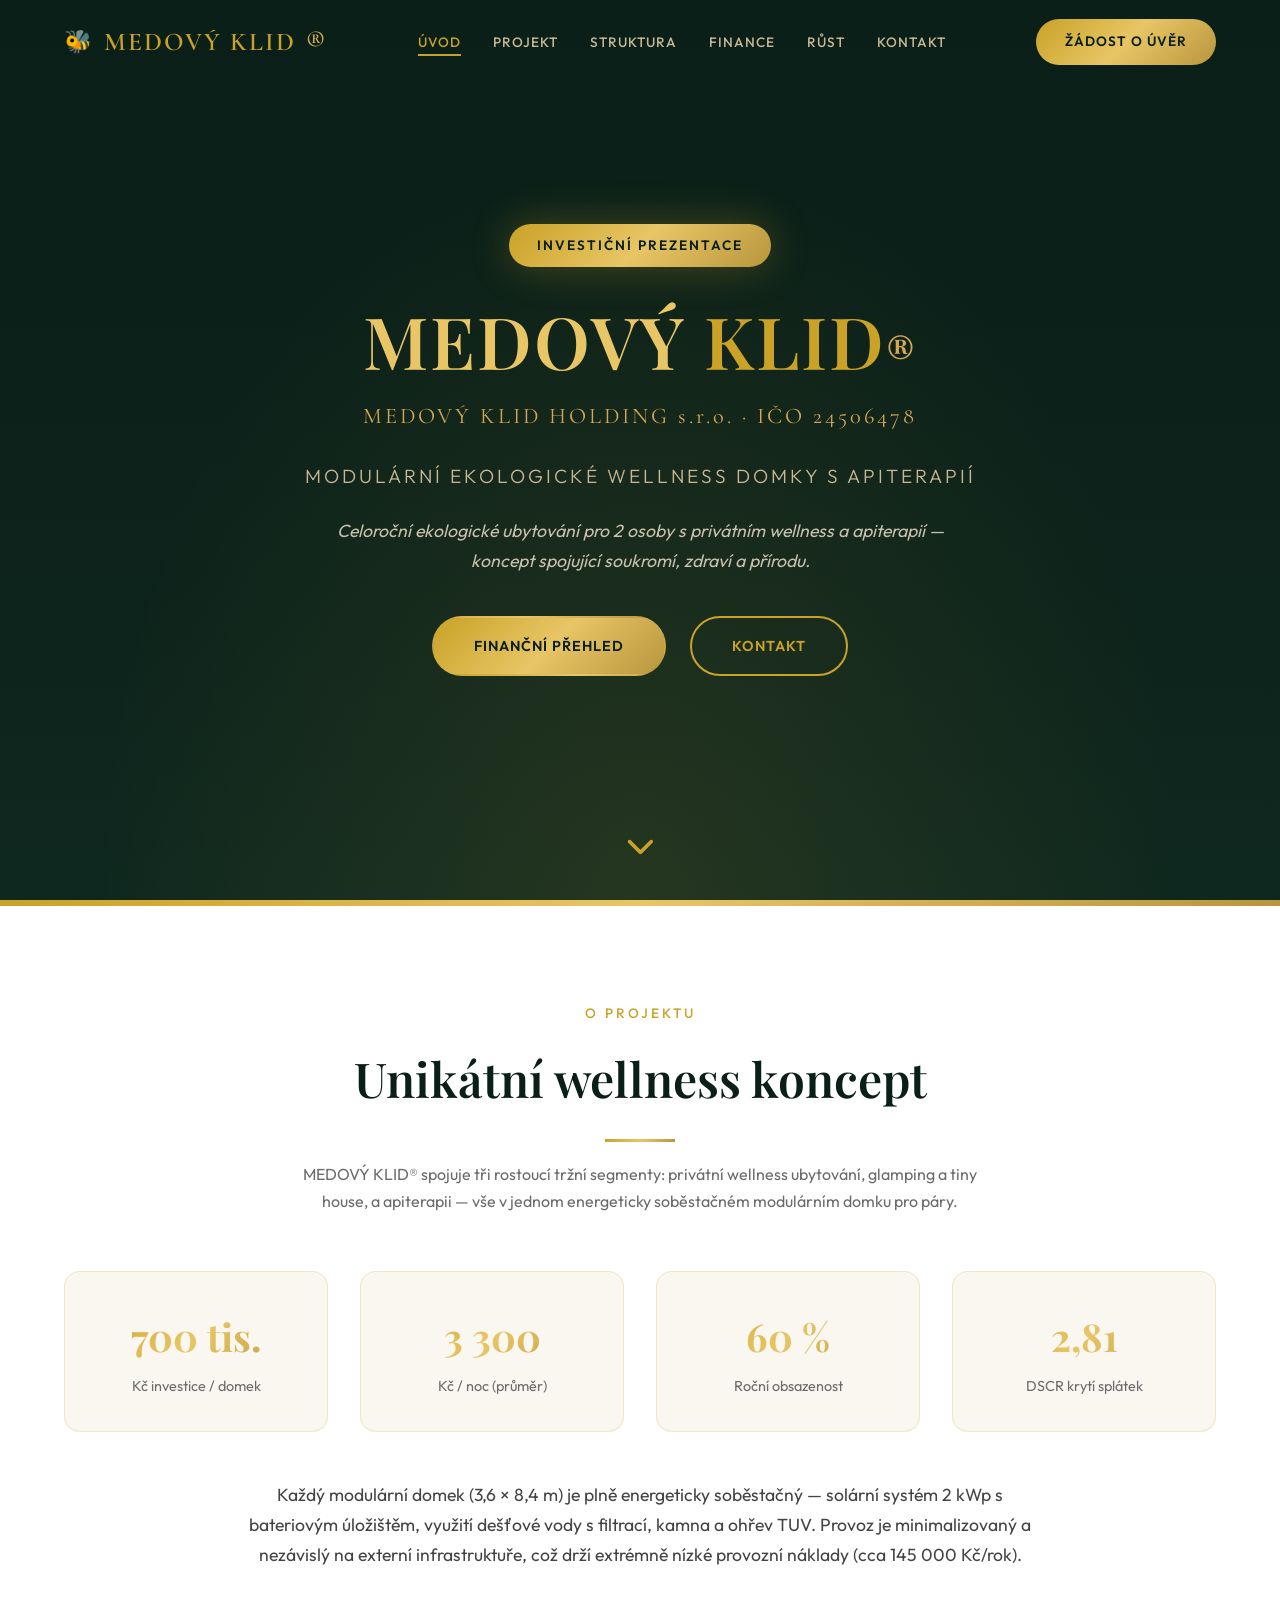
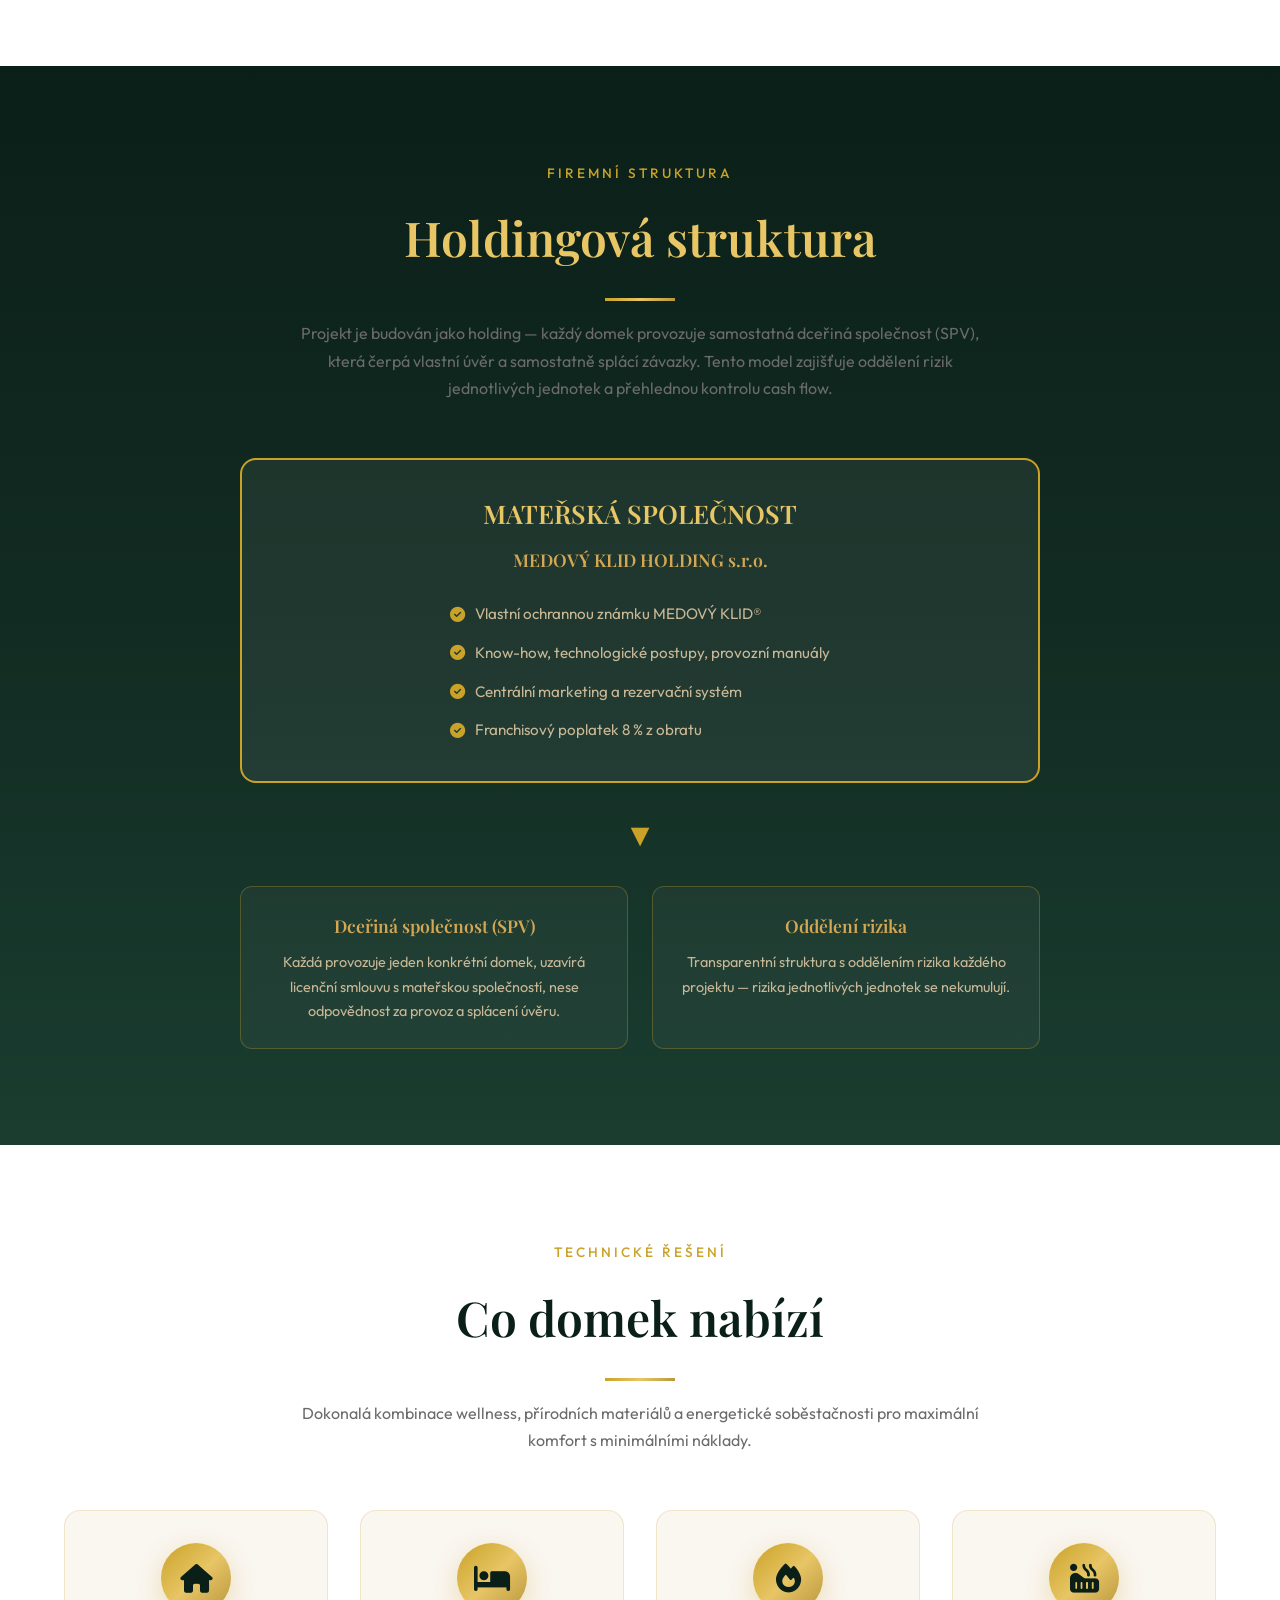
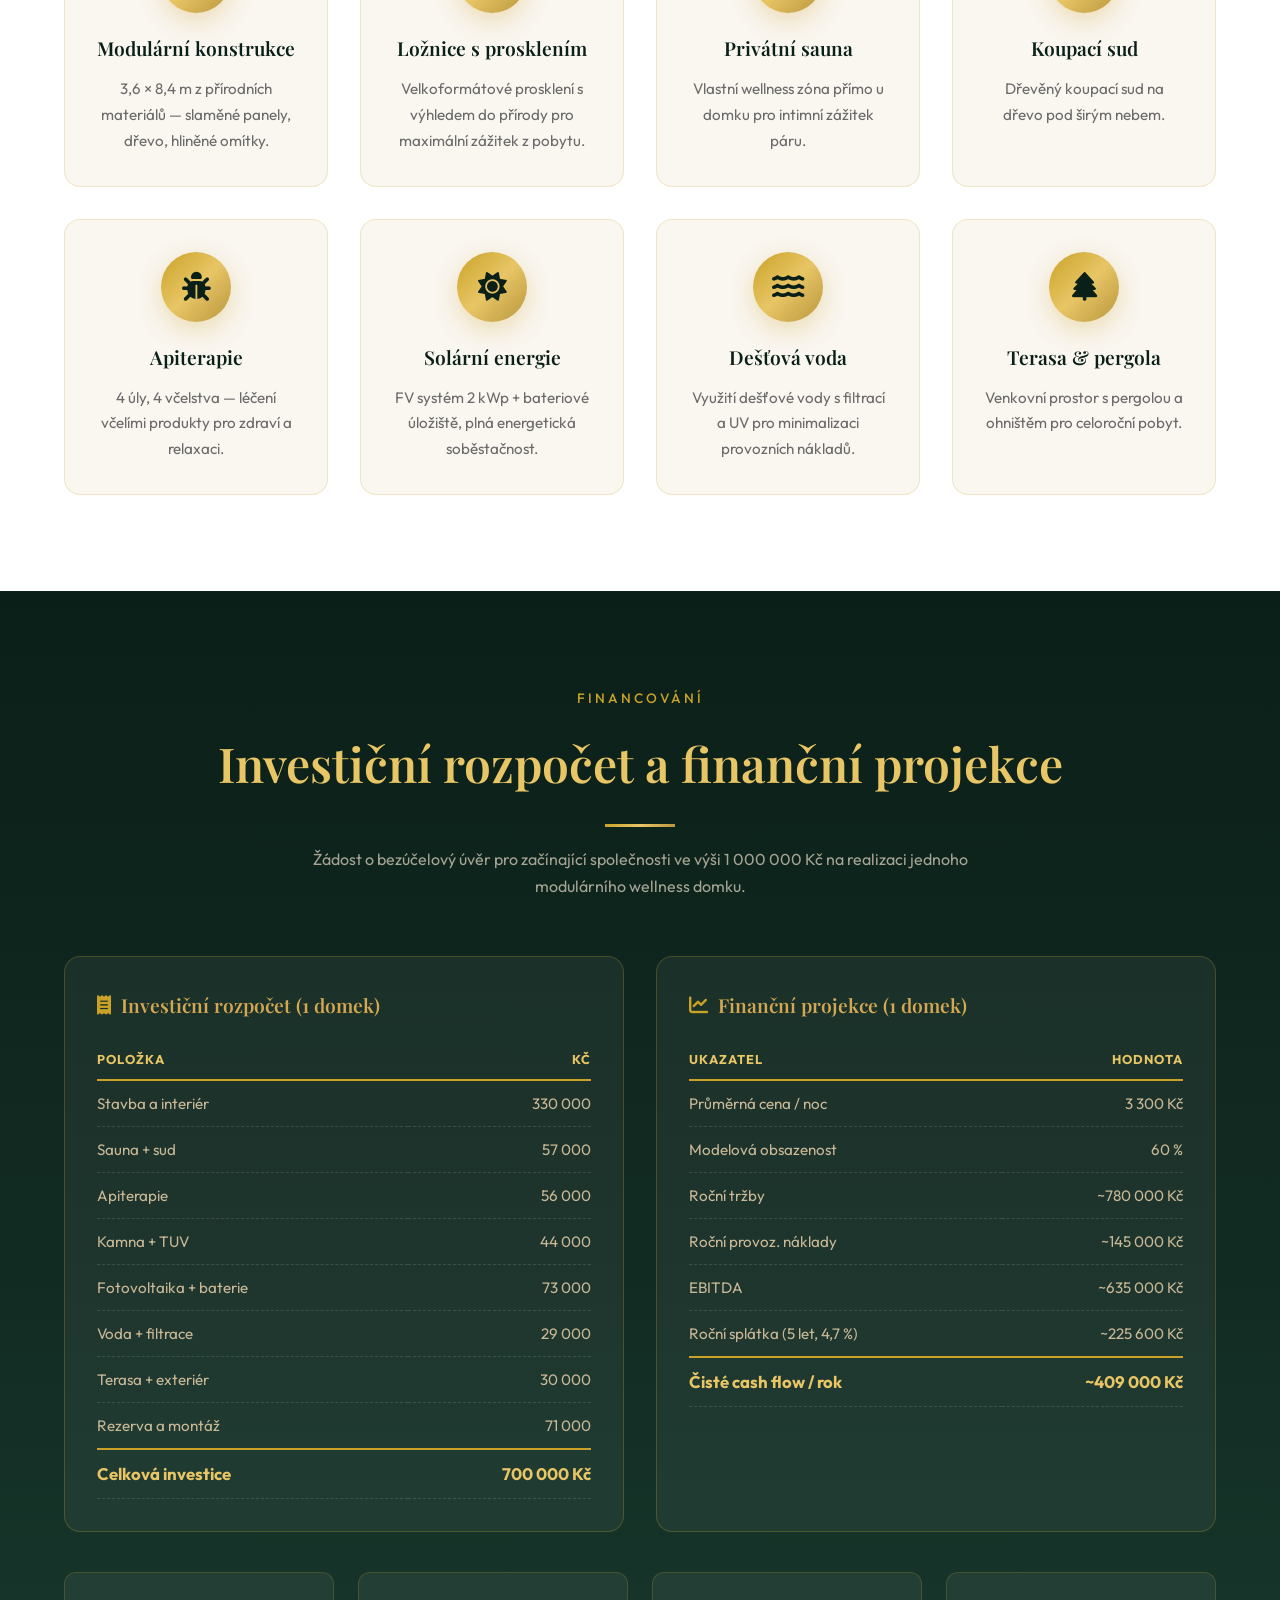
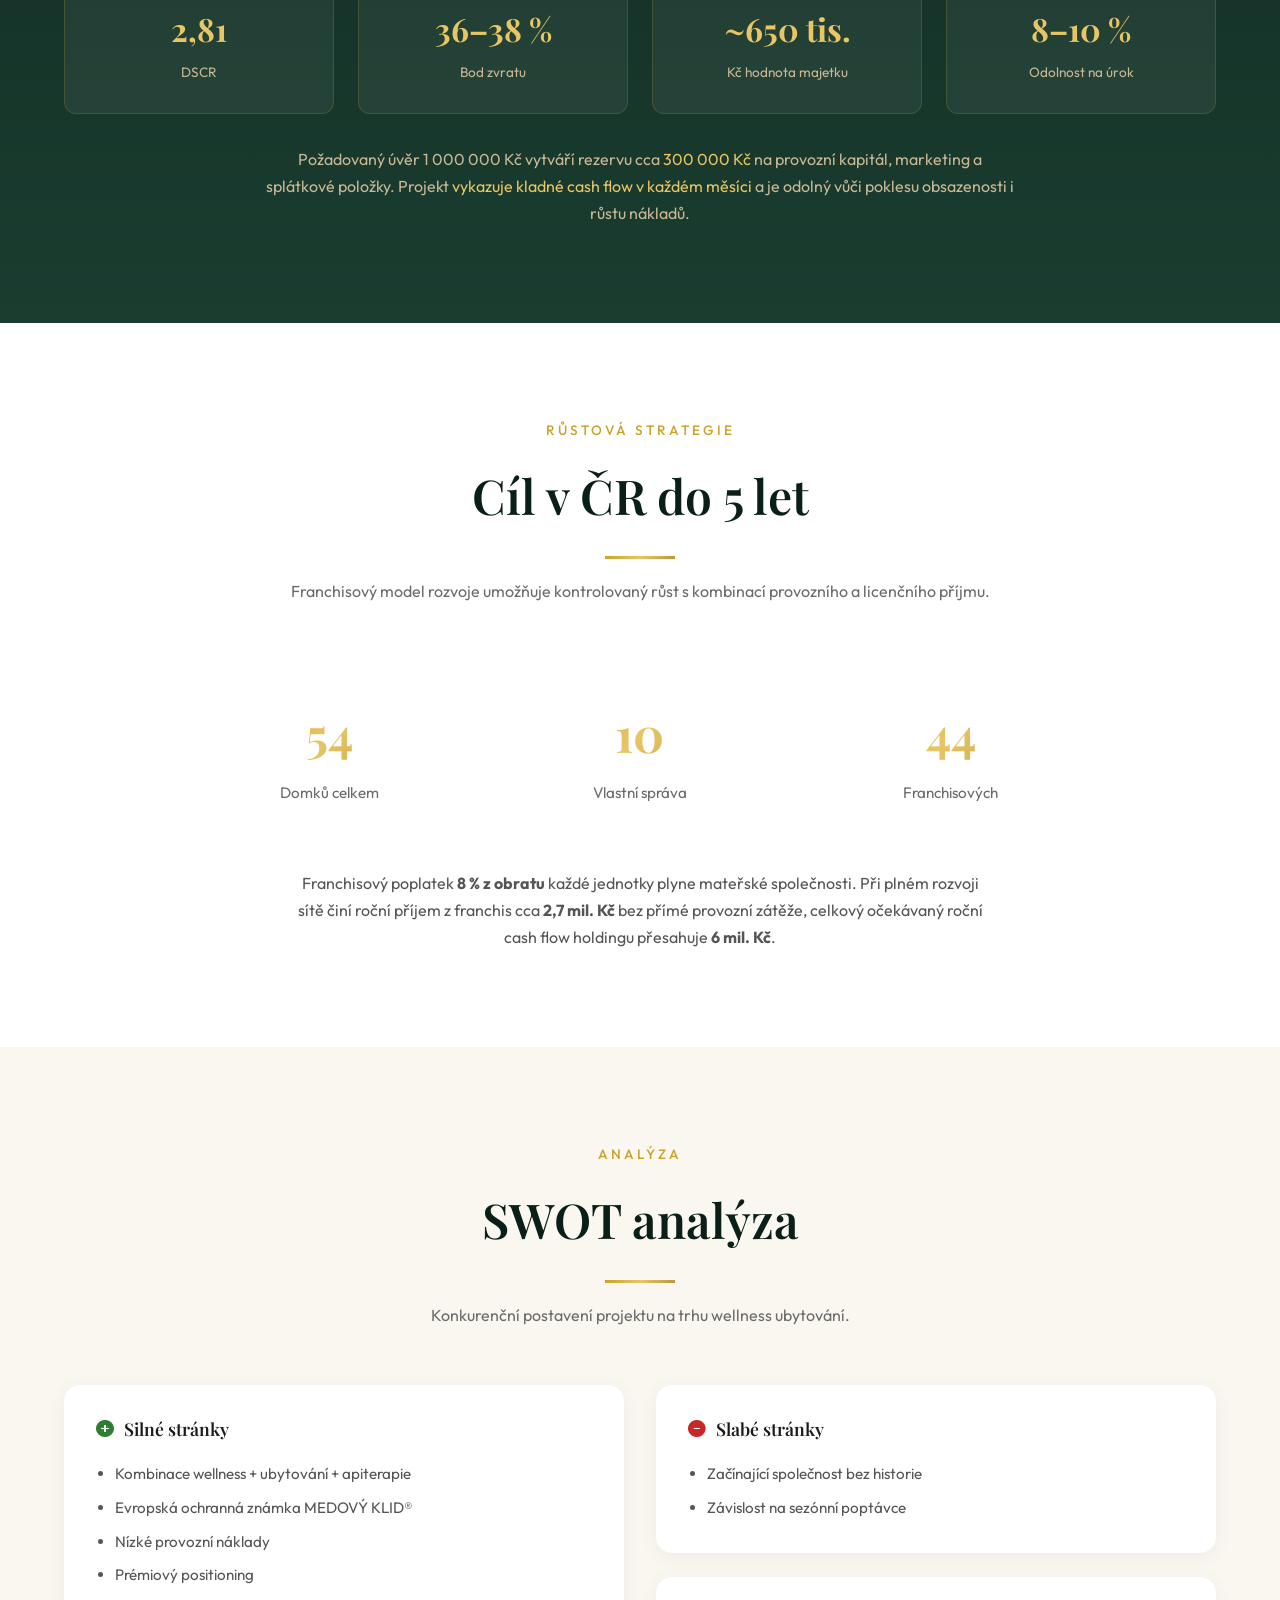
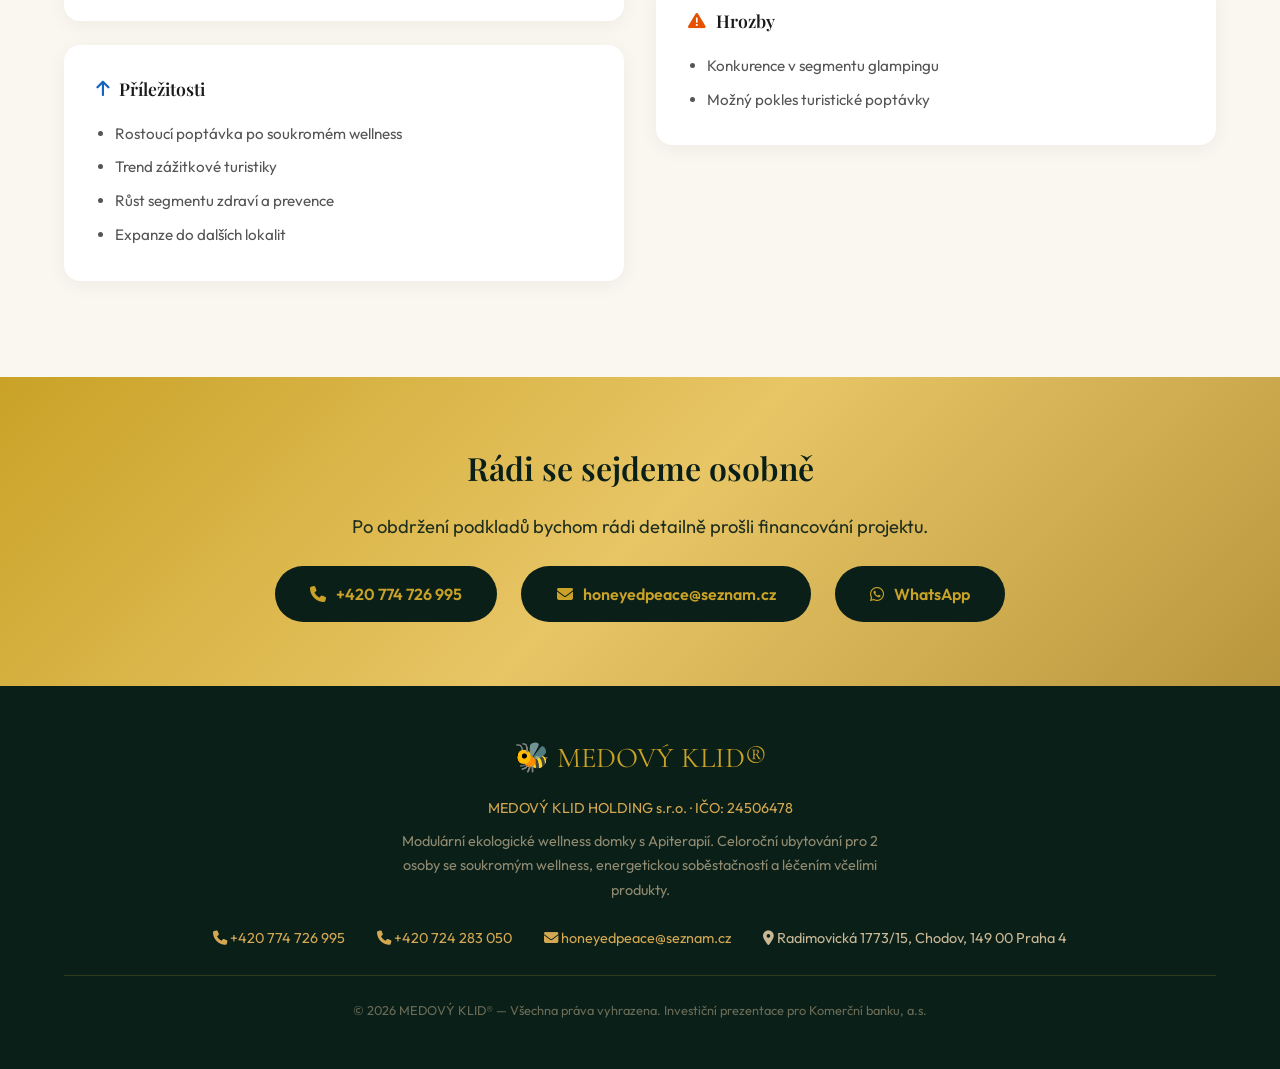
==== index.html @ df6e09d1 "MEDOVY KLID - bankovni prezentace web" ====
<!DOCTYPE html>
<html lang="cs">
<head>
    <meta charset="UTF-8">
    <meta name="viewport" content="width=device-width, initial-scale=1.0">
    <title>MEDOVÝ KLID® HOLDING s.r.o. — Investiční prezentace pro Komerční banku</title>
    <meta name="description" content="MEDOVÝ KLID® HOLDING s.r.o. — Modulární ekologické wellness domky s Apiterapií. Investiční prezentace pro financování začínajících podnikatelů.">
    <link href="https://fonts.googleapis.com/css2?family=Playfair+Display:ital,wght@0,400;0,500;0,600;0,700;1,400&family=Outfit:wght@300;400;500;600&family=Cormorant+Garamond:wght@400;500;600&display=swap" rel="stylesheet">
    <link rel="stylesheet" href="https://cdnjs.cloudflare.com/ajax/libs/font-awesome/6.4.0/css/all.min.css">
    <style>
        :root {
            --deep-forest: #0a1f18;
            --dark-forest: #122b22;
            --midnight-green: #1a3d30;
            --warm-honey: #c9a227;
            --golden-amber: #d4a853;
            --honey-glow: #e8c565;
            --natural-wood: #5c3d2e;
            --warm-beige: #c9b896;
            --soft-cream: #faf6f0;
            --white: #ffffff;
            --text-dark: #1a1a1a;
            --text-muted: #6b6b6b;
            --gold-gradient: linear-gradient(135deg, #c9a227 0%, #e8c565 50%, #b8963d 100%);
            --dark-gradient: linear-gradient(180deg, #0a1f18 0%, #122b22 50%, #1a3d30 100%);
        }

        * { margin: 0; padding: 0; box-sizing: border-box; }
        html { scroll-behavior: smooth; }
        body {
            font-family: 'Outfit', sans-serif;
            background: var(--soft-cream);
            color: var(--text-dark);
            line-height: 1.7;
            overflow-x: hidden;
        }
        h1, h2, h3, h4, h5, h6 { font-family: 'Playfair Display', serif; font-weight: 600; }

        ::selection { background: var(--warm-honey); color: var(--deep-forest); }
        ::-webkit-scrollbar { width: 10px; }
        ::-webkit-scrollbar-track { background: var(--deep-forest); }
        ::-webkit-scrollbar-thumb { background: var(--warm-honey); border-radius: 5px; }

        /* ===== NAVIGATION ===== */
        .navbar {
            position: fixed; top: 0; left: 0; right: 0; z-index: 1000;
            display: flex; justify-content: space-between; align-items: center;
            padding: 1.2rem 5%; transition: all 0.4s ease;
            background: transparent;
        }
        .navbar.scrolled {
            background: rgba(10, 31, 24, 0.95);
            backdrop-filter: blur(10px);
            padding: 0.9rem 5%;
            box-shadow: 0 4px 30px rgba(0,0,0,0.3);
        }
        .logo {
            font-family: 'Cormorant Garamond', serif;
            font-size: 1.6rem; font-weight: 600;
            color: var(--warm-honey); text-decoration: none; letter-spacing: 2px;
            display: flex; align-items: center; gap: 10px;
        }
        .logo .bee-icon { font-size: 1.4rem; animation: beeFloat 3s ease-in-out infinite; }
        @keyframes beeFloat { 0%,100%{transform:translateY(0)} 50%{transform:translateY(-4px)} }
        .nav-links { display: flex; gap: 2rem; list-style: none; }
        .nav-links a {
            color: var(--warm-beige); text-decoration: none;
            font-size: 0.85rem; font-weight: 500; letter-spacing: 1px;
            text-transform: uppercase; transition: color 0.3s; position: relative;
        }
        .nav-links a::after {
            content: ''; position: absolute; bottom: -5px; left: 0;
            width: 0; height: 2px; background: var(--warm-honey); transition: width 0.3s;
        }
        .nav-links a:hover, .nav-links a.active { color: var(--warm-honey); }
        .nav-links a:hover::after, .nav-links a.active::after { width: 100%; }
        .nav-cta {
            padding: 0.7rem 1.8rem; background: var(--gold-gradient); color: var(--deep-forest);
            border-radius: 50px; text-decoration: none; font-weight: 600; font-size: 0.85rem;
            letter-spacing: 1px; text-transform: uppercase; transition: all 0.3s;
        }
        .nav-cta:hover { transform: translateY(-2px); box-shadow: 0 10px 30px rgba(201,162,39,0.4); }
        .hamburger { display: none; flex-direction: column; gap: 5px; cursor: pointer; z-index: 1001; }
        .hamburger span { width: 26px; height: 3px; background: var(--warm-honey); border-radius: 3px; transition: all 0.3s; }

        /* ===== HERO ===== */
        .hero {
            min-height: 100vh; position: relative; display: flex; align-items: center; justify-content: center;
            text-align: center; overflow: hidden;
            background: var(--dark-gradient);
        }
        .hero-forest {
            position: absolute; inset: 0;
            background: url('https://images.unsplash.com/photo-1448375240586-882707db888b?w=1920&q=80') center/cover no-repeat;
            opacity: 0.35;
        }
        .hero-overlay {
            position: absolute; inset: 0;
            background: radial-gradient(ellipse at 50% 100%, rgba(201,162,39,0.12) 0%, transparent 60%),
                        linear-gradient(180deg, rgba(10,31,24,0.85) 0%, rgba(10,31,24,0.7) 100%);
        }
        .hero-content { position: relative; z-index: 2; max-width: 950px; padding: 0 2rem; }
        .hero-badge {
            display: inline-block; background: var(--gold-gradient); color: var(--deep-forest);
            padding: 10px 28px; border-radius: 50px; font-weight: 600; font-size: 0.85rem;
            letter-spacing: 2px; text-transform: uppercase; margin-bottom: 2rem;
            box-shadow: 0 0 40px rgba(201,162,39,0.3);
        }
        .hero h1 {
            font-size: clamp(2.5rem, 7vw, 4.5rem); color: var(--honey-glow);
            margin-bottom: 1rem; letter-spacing: 2px; line-height: 1.15;
        }
        .hero h1 .r { color: var(--warm-honey); }
        .hero .company {
            font-family: 'Cormorant Garamond', serif; font-size: 1.4rem;
            color: var(--golden-amber); letter-spacing: 3px; margin-bottom: 1.5rem;
        }
        .hero .tagline {
            font-size: 1.2rem; color: var(--warm-beige); font-weight: 300;
            letter-spacing: 3px; text-transform: uppercase; margin-bottom: 1.5rem;
        }
        .hero .sub { font-size: 1.1rem; color: rgba(232,220,200,0.85); max-width: 650px; margin: 0 auto 2.5rem; font-style: italic; }
        .hero-buttons { display: flex; gap: 1.5rem; justify-content: center; flex-wrap: wrap; }
        .btn {
            padding: 1rem 2.5rem; border-radius: 50px; text-decoration: none;
            font-weight: 600; font-size: 0.9rem; letter-spacing: 1px; text-transform: uppercase;
            transition: all 0.4s; cursor: pointer; border: 2px solid transparent; display: inline-block;
        }
        .btn-primary { background: var(--gold-gradient); color: var(--deep-forest); }
        .btn-primary:hover { transform: translateY(-3px); box-shadow: 0 15px 40px rgba(201,162,39,0.45); }
        .btn-outline { background: transparent; color: var(--warm-honey); border: 2px solid var(--warm-honey); }
        .btn-outline:hover { background: var(--warm-honey); color: var(--deep-forest); transform: translateY(-3px); }
        .hero-scroll {
            position: absolute; bottom: 30px; left: 50%; transform: translateX(-50%);
            z-index: 5; color: var(--warm-honey); font-size: 1.8rem; animation: scrollBounce 2s infinite;
        }
        @keyframes scrollBounce { 0%,100%{transform:translate(-50%,0)} 50%{transform:translate(-50%,10px)} }

        /* ===== GOLDEN DIVIDER ===== */
        .divider {
            height: 6px; background: var(--gold-gradient); position: relative;
        }

        /* ===== SECTIONS COMMON ===== */
        section { padding: 6rem 5%; position: relative; }
        .section-tag {
            text-align: center; font-size: 0.85rem; letter-spacing: 3px; text-transform: uppercase;
            color: var(--warm-honey); font-weight: 500; margin-bottom: 0.8rem;
        }
        .section-title {
            text-align: center; font-size: clamp(2rem, 5vw, 3rem);
            color: var(--deep-forest); margin-bottom: 1rem; position: relative;
        }
        .section-title::after {
            content: ''; display: block; width: 70px; height: 3px;
            background: var(--gold-gradient); margin: 1.2rem auto;
        }
        .section-sub { text-align: center; color: var(--text-muted); max-width: 700px; margin: 0 auto 3.5rem; }
        .container { max-width: 1200px; margin: 0 auto; }

        /* ===== OVERVIEW / STATS ===== */
        .overview { background: var(--white); }
        .overview .section-title { color: var(--deep-forest); }
        .stats-grid { display: grid; grid-template-columns: repeat(4, 1fr); gap: 2rem; margin: 2rem 0 3rem; }
        .stat-box {
            text-align: center; padding: 2rem 1rem; background: var(--soft-cream);
            border-radius: 16px; border: 1px solid rgba(201,162,39,0.2); transition: all 0.4s;
        }
        .stat-box:hover { transform: translateY(-6px); box-shadow: 0 15px 40px rgba(0,0,0,0.08); border-color: var(--warm-honey); }
        .stat-box .num {
            font-family: 'Playfair Display', serif; font-size: 2.4rem; font-weight: 700;
            color: var(--deep-forest); background: var(--gold-gradient);
            -webkit-background-clip: text; -webkit-text-fill-color: transparent;
        }
        .stat-box .label { color: var(--text-muted); font-size: 0.9rem; margin-top: 0.3rem; }
        .overview-desc { max-width: 800px; margin: 0 auto; text-align: center; color: #444; font-size: 1.1rem; }

        /* ===== HOLDING STRUCTURE ===== */
        .structure { background: var(--dark-gradient); color: var(--warm-beige); }
        .structure .section-title { color: var(--honey-glow); }
        .structure .section-title::after { background: var(--gold-gradient); }
        .structure-grid { display: grid; grid-template-columns: 1fr; gap: 1rem; max-width: 800px; margin: 0 auto; }
        .struct-parent {
            background: rgba(255,255,255,0.06); border: 2px solid var(--warm-honey);
            border-radius: 16px; padding: 2rem; text-align: center;
        }
        .struct-parent h3 { color: var(--honey-glow); font-size: 1.6rem; margin-bottom: 1rem; }
        .struct-parent ul { list-style: none; text-align: left; max-width: 380px; margin: 0 auto; }
        .struct-parent li { padding: 0.4rem 0; color: var(--warm-beige); font-size: 0.95rem; display: flex; gap: 10px; align-items: center; }
        .struct-parent li i { color: var(--warm-honey); }
        .struct-arrow { text-align: center; font-size: 2rem; color: var(--warm-honey); padding: 0.5rem; }
        .struct-children { display: grid; grid-template-columns: repeat(2, 1fr); gap: 1.5rem; }
        .struct-child {
            background: rgba(255,255,255,0.04); border: 1px solid rgba(201,162,39,0.3);
            border-radius: 12px; padding: 1.5rem; text-align: center;
        }
        .struct-child h4 { color: var(--golden-amber); margin-bottom: 0.6rem; font-size: 1.1rem; }
        .struct-child p { color: var(--warm-beige); font-size: 0.9rem; }

        /* ===== FEATURES ===== */
        .features { background: var(--white); }
        .feature-grid { display: grid; grid-template-columns: repeat(auto-fit, minmax(260px, 1fr)); gap: 2rem; }
        .feature-card {
            background: var(--soft-cream); border-radius: 16px; padding: 2rem;
            border: 1px solid rgba(201,162,39,0.2); transition: all 0.4s; text-align: center;
        }
        .feature-card:hover { transform: translateY(-8px); border-color: var(--warm-honey); box-shadow: 0 20px 50px rgba(0,0,0,0.08); }
        .feature-icon {
            width: 70px; height: 70px; margin: 0 auto 1.2rem; border-radius: 50%;
            background: var(--gold-gradient); display: flex; align-items: center; justify-content: center;
            font-size: 1.8rem; color: var(--deep-forest); box-shadow: 0 8px 25px rgba(201,162,39,0.3);
        }
        .feature-card h3 { font-size: 1.2rem; color: var(--deep-forest); margin-bottom: 0.7rem; }
        .feature-card p { color: var(--text-muted); font-size: 0.95rem; }

        /* ===== TECH / SPECS ===== */
        .tech { background: var(--soft-cream); }
        .tech-grid { display: grid; grid-template-columns: repeat(auto-fit, minmax(280px, 1fr)); gap: 2rem; }
        .tech-card { background: var(--white); border-radius: 16px; padding: 2rem; box-shadow: 0 4px 20px rgba(0,0,0,0.05); border: 1px solid #eee; }
        .tech-card h3 { color: var(--deep-forest); font-size: 1.2rem; margin-bottom: 1rem; display: flex; align-items: center; gap: 10px; }
        .tech-card h3 i { color: var(--warm-honey); }
        .tech-card ul { list-style: none; }
        .tech-card li { padding: 0.5rem 0; color: #555; font-size: 0.95rem; border-bottom: 1px dashed #eee; display: flex; justify-content: space-between; }
        .tech-card li:last-child { border: none; }
        .tech-card li strong { color: var(--deep-forest); }

        /* ===== FINANCE ===== */
        .finance { background: var(--dark-gradient); color: var(--warm-beige); }
        .finance .section-title { color: var(--honey-glow); }
        .finance .section-title::after { background: var(--gold-gradient); }
        .finance .section-sub { color: rgba(232,220,200,0.7); }
        .finance-grid { display: grid; grid-template-columns: repeat(auto-fit, minmax(300px, 1fr)); gap: 2rem; }
        .finance-card {
            background: rgba(255,255,255,0.05); border: 1px solid rgba(201,162,39,0.25);
            border-radius: 16px; padding: 2rem;
        }
        .finance-card h3 { color: var(--golden-amber); margin-bottom: 1.2rem; font-size: 1.2rem; display: flex; align-items: center; gap: 10px; }
        .finance-card h3 i { color: var(--warm-honey); }
        .finance-table { width: 100%; border-collapse: collapse; }
        .finance-table td { padding: 0.6rem 0; color: var(--warm-beige); font-size: 0.95rem; border-bottom: 1px dashed rgba(232,220,200,0.15); }
        .finance-table th { padding: 0.5rem 0; color: var(--honey-glow); font-size: 0.8rem; text-align: left; text-transform: uppercase; letter-spacing: 1px; border-bottom: 2px solid var(--warm-honey); }
        .finance-table .total td { color: var(--honey-glow); font-weight: 700; font-size: 1.05rem; border-top: 2px solid var(--warm-honey); }
        .kpi-grid { display: grid; grid-template-columns: repeat(4, 1fr); gap: 1.5rem; margin-top: 2.5rem; }
        .kpi {
            text-align: center; background: rgba(255,255,255,0.06); padding: 1.8rem 1rem;
            border-radius: 12px; border: 1px solid rgba(201,162,39,0.2);
        }
        .kpi .val { font-family: 'Playfair Display', serif; font-size: 2rem; font-weight: 700; color: var(--honey-glow); }
        .kpi .lbl { font-size: 0.85rem; color: var(--warm-beige); margin-top: 0.3rem; }
        .highlight { color: var(--honey-glow); }

        /* ===== GROWTH ===== */
        .growth { background: var(--white); }
        .growth-grid { display: grid; grid-template-columns: repeat(3, 1fr); gap: 2rem; max-width: 900px; margin: 0 auto; }
        .growth-box { text-align: center; padding: 2rem; }
        .growth-box .num { font-family: 'Playfair Display', serif; font-size: 3rem; font-weight: 700; color: var(--deep-forest); background: var(--gold-gradient); -webkit-background-clip: text; -webkit-text-fill-color: transparent; }
        .growth-box .lbl { color: var(--text-muted); font-size: 0.95rem; margin-top: 0.3rem; }
        .growth-note { text-align: center; max-width: 700px; margin: 2rem auto 0; color: #555; }

        /* ===== SWOT ===== */
        .swot { background: var(--soft-cream); }
        .swot-grid { display: grid; grid-template-columns: 1fr 1fr; gap: 2rem; }
        .swot-col { display: flex; flex-direction: column; gap: 1.5rem; }
        .swot-box { background: var(--white); border-radius: 16px; padding: 1.8rem 2rem; box-shadow: 0 4px 20px rgba(0,0,0,0.05); }
        .swot-box h3 { font-size: 1.1rem; margin-bottom: 0.8rem; display: flex; align-items: center; gap: 10px; }
        .swot-box.s-strong h3 i { color: #2e7d32; } .swot-box.s-weak h3 i { color: #c62828; }
        .swot-box.s-opp h3 i { color: #1565c0; } .swot-box.s-threat h3 i { color: #e65100; }
        .swot-box ul { list-style: disc; padding-left: 1.2rem; }
        .swot-box li { color: #555; font-size: 0.95rem; padding: 0.25rem 0; }

        /* ===== CONTACT ===== */
        .contact-band { background: var(--gold-gradient); color: var(--deep-forest); text-align: center; padding: 4rem 5%; position: relative; overflow: hidden; }
        .contact-band h2 { font-size: 2rem; margin-bottom: 1rem; }
        .contact-band p { font-size: 1.15rem; opacity: 0.9; margin-bottom: 1.5rem; }
        .contact-buttons { display: flex; gap: 1.5rem; justify-content: center; flex-wrap: wrap; }
        .contact-btn {
            padding: 0.9rem 2.2rem; background: var(--deep-forest); color: var(--warm-honey);
            border-radius: 50px; text-decoration: none; font-weight: 600; transition: all 0.3s;
            display: inline-flex; align-items: center; gap: 10px;
        }
        .contact-btn:hover { transform: translateY(-3px); box-shadow: 0 15px 40px rgba(0,0,0,0.3); }

        /* ===== FOOTER ===== */
        footer { background: var(--deep-forest); color: var(--warm-beige); padding: 3rem 5%; text-align: center; }
        footer .f-logo { font-family: 'Cormorant Garamond', serif; font-size: 1.8rem; color: var(--warm-honey); margin-bottom: 0.8rem; }
        footer .f-desc { color: rgba(201,184,150,0.7); font-size: 0.9rem; max-width: 500px; margin: 0 auto 1.5rem; }
        footer .f-contact { display: flex; justify-content: center; gap: 2rem; flex-wrap: wrap; font-size: 0.9rem; margin-bottom: 1.5rem; }
        footer .f-contact a { color: var(--golden-amber); text-decoration: none; }
        footer .f-contact a:hover { color: var(--honey-glow); }
        footer .f-bottom { border-top: 1px solid rgba(201,162,39,0.2); padding-top: 1.5rem; font-size: 0.8rem; color: rgba(201,184,150,0.5); }
        footer .f-company { font-size: 0.9rem; color: var(--golden-amber); margin-bottom: 0.5rem; }

        /* ===== RESPONSIVE ===== */
        @media (max-width: 900px) {
            .nav-links { display: none; position: absolute; top: 100%; left: 0; right: 0; background: var(--dark-forest); flex-direction: column; padding: 2rem; gap: 1.5rem; text-align: center; }
            .nav-links.open { display: flex; }
            .nav-cta { display: none; }
            .hamburger { display: flex; }
            .stats-grid { grid-template-columns: 1fr 1fr; }
            .kpi-grid { grid-template-columns: 1fr 1fr; }
            .growth-grid { grid-template-columns: 1fr; }
            .swot-grid { grid-template-columns: 1fr; }
            .struct-children { grid-template-columns: 1fr; }
        }
        @media (max-width: 500px) {
            .stats-grid { grid-template-columns: 1fr; }
            .kpi-grid { grid-template-columns: 1fr 1fr; }
        }

        /* Scroll reveal */
        .reveal { opacity: 0; transform: translateY(40px); transition: all 0.8s cubic-bezier(0.5,0,0,1); }
        .reveal.visible { opacity: 1; transform: translateY(0); }
    </style>
</head>
<body>

<!-- NAVIGATION -->
<nav class="navbar" id="navbar">
    <a href="#uvod" class="logo"><span class="bee-icon">🐝</span> MEDOVÝ KLID<span style="color:var(--golden-amber)">®</span></a>
    <ul class="nav-links" id="navLinks">
        <li><a href="#uvod">Úvod</a></li>
        <li><a href="#projekt">Projekt</a></li>
        <li><a href="#struktura">Struktura</a></li>
        <li><a href="#finance">Finance</a></li>
        <li><a href="#rust">Růst</a></li>
        <li><a href="#kontakt">Kontakt</a></li>
    </ul>
    <a href="#kontakt" class="nav-cta">Žádost o úvěr</a>
    <div class="hamburger" id="hamburger" onclick="toggleMenu()">
        <span></span><span></span><span></span>
    </div>
</nav>

<!-- HERO -->
<section class="hero" id="uvod">
    <div class="hero-forest"></div>
    <div class="hero-overlay"></div>
    <div class="hero-content">
        <div class="hero-badge">Investiční prezentace</div>
        <h1>MEDOVÝ <span class="r">KLID</span><span style="color:var(--golden-amber);font-size:0.6em;vertical-align:middle;">®</span></h1>
        <div class="company">MEDOVÝ KLID HOLDING s.r.o. · IČO 24506478</div>
        <p class="tagline">Modulární ekologické wellness domky s Apiterapií</p>
        <p class="sub">Celoroční ekologické ubytování pro 2 osoby s privátním wellness a apiterapií — koncept spojující soukromí, zdraví a přírodu.</p>
        <div class="hero-buttons">
            <a href="#finance" class="btn btn-primary">Finanční přehled</a>
            <a href="#kontakt" class="btn btn-outline">Kontakt</a>
        </div>
    </div>
    <div class="hero-scroll"><i class="fas fa-chevron-down"></i></div>
</section>

<div class="divider"></div>

<!-- OVERVIEW / STATS -->
<section class="overview" id="projekt">
    <div class="container">
        <div class="section-tag">O projektu</div>
        <h2 class="section-title">Unikátní wellness koncept</h2>
        <p class="section-sub">MEDOVÝ KLID® spojuje tři rostoucí tržní segmenty: privátní wellness ubytování, glamping a tiny house, a apiterapii — vše v jednom energeticky soběstačném modulárním domku pro páry.</p>

        <div class="stats-grid">
            <div class="stat-box reveal"><div class="num">700 tis.</div><div class="label">Kč investice / domek</div></div>
            <div class="stat-box reveal"><div class="num">3 300</div><div class="label">Kč / noc (průměr)</div></div>
            <div class="stat-box reveal"><div class="num">60 %</div><div class="label">Roční obsazenost</div></div>
            <div class="stat-box reveal"><div class="num">2,81</div><div class="label">DSCR krytí splátek</div></div>
        </div>

        <p class="overview-desc reveal">Každý modulární domek (3,6 × 8,4 m) je plně energeticky soběstačný — solární systém 2 kWp s bateriovým úložištěm, využití dešťové vody s filtrací, kamna a ohřev TUV. Provoz je minimalizovaný a nezávislý na externí infrastruktuře, což drží extrémně nízké provozní náklady (cca 145 000 Kč/rok).</p>
    </div>
</section>

<!-- STRUCTURE -->
<section class="structure" id="struktura">
    <div class="container">
        <div class="section-tag">Firemní struktura</div>
        <h2 class="section-title">Holdingová struktura</h2>
        <p class="section-sub">Projekt je budován jako holding — každý domek provozuje samostatná dceřiná společnost (SPV), která čerpá vlastní úvěr a samostatně splácí závazky. Tento model zajišťuje oddělení rizik jednotlivých jednotek a přehlednou kontrolu cash flow.</p>

        <div class="structure-grid">
            <div class="struct-parent reveal">
                <h3>MATEŘSKÁ SPOLEČNOST<br><span style="font-size:1.1rem; color:var(--golden-amber);">MEDOVÝ KLID HOLDING s.r.o.</span></h3>
                <ul>
                    <li><i class="fas fa-check-circle"></i> Vlastní ochrannou známku MEDOVÝ KLID®</li>
                    <li><i class="fas fa-check-circle"></i> Know-how, technologické postupy, provozní manuály</li>
                    <li><i class="fas fa-check-circle"></i> Centrální marketing a rezervační systém</li>
                    <li><i class="fas fa-check-circle"></i> Franchisový poplatek 8 % z obratu</li>
                </ul>
            </div>
            <div class="struct-arrow">▼</div>
            <div class="struct-children">
                <div class="struct-child reveal">
                    <h4>Dceřiná společnost (SPV)</h4>
                    <p>Každá provozuje jeden konkrétní domek, uzavírá licenční smlouvu s mateřskou společností, nese odpovědnost za provoz a splácení úvěru.</p>
                </div>
                <div class="struct-child reveal">
                    <h4>Oddělení rizika</h4>
                    <p>Transparentní struktura s oddělením rizika každého projektu — rizika jednotlivých jednotek se nekumulují.</p>
                </div>
            </div>
        </div>
    </div>
</section>

<!-- FEATURES -->
<section class="features">
    <div class="container">
        <div class="section-tag">Technické řešení</div>
        <h2 class="section-title">Co domek nabízí</h2>
        <p class="section-sub">Dokonalá kombinace wellness, přírodních materiálů a energetické soběstačnosti pro maximální komfort s minimálními náklady.</p>

        <div class="feature-grid">
            <div class="feature-card reveal">
                <div class="feature-icon"><i class="fas fa-home"></i></div>
                <h3>Modulární konstrukce</h3>
                <p>3,6 × 8,4 m z přírodních materiálů — slaměné panely, dřevo, hliněné omítky.</p>
            </div>
            <div class="feature-card reveal">
                <div class="feature-icon"><i class="fas fa-bed"></i></div>
                <h3>Ložnice s prosklením</h3>
                <p>Velkoformátové prosklení s výhledem do přírody pro maximální zážitek z pobytu.</p>
            </div>
            <div class="feature-card reveal">
                <div class="feature-icon"><i class="fas fa-fire"></i></div>
                <h3>Privátní sauna</h3>
                <p>Vlastní wellness zóna přímo u domku pro intimní zážitek páru.</p>
            </div>
            <div class="feature-card reveal">
                <div class="feature-icon"><i class="fas fa-hot-tub"></i></div>
                <h3>Koupací sud</h3>
                <p>Dřevěný koupací sud na dřevo pod širým nebem.</p>
            </div>
            <div class="feature-card reveal">
                <div class="feature-icon"><i class="fas fa-bug"></i></div>
                <h3>Apiterapie</h3>
                <p>4 úly, 4 včelstva — léčení včelími produkty pro zdraví a relaxaci.</p>
            </div>
            <div class="feature-card reveal">
                <div class="feature-icon"><i class="fas fa-sun"></i></div>
                <h3>Solární energie</h3>
                <p>FV systém 2 kWp + bateriové úložiště, plná energetická soběstačnost.</p>
            </div>
            <div class="feature-card reveal">
                <div class="feature-icon"><i class="fas fa-water"></i></div>
                <h3>Dešťová voda</h3>
                <p>Využití dešťové vody s filtrací a UV pro minimalizaci provozních nákladů.</p>
            </div>
            <div class="feature-card reveal">
                <div class="feature-icon"><i class="fas fa-tree"></i></div>
                <h3>Terasa & pergola</h3>
                <p>Venkovní prostor s pergolou a ohništěm pro celoroční pobyt.</p>
            </div>
        </div>
    </div>
</section>

<!-- FINANCE -->
<section class="finance" id="finance">
    <div class="container">
        <div class="section-tag">Financování</div>
        <h2 class="section-title">Investiční rozpočet a finanční projekce</h2>
        <p class="section-sub">Žádost o bezúčelový úvěr pro začínající společnosti ve výši 1 000 000 Kč na realizaci jednoho modulárního wellness domku.</p>

        <div class="finance-grid">
            <div class="finance-card reveal">
                <h3><i class="fas fa-receipt"></i> Investiční rozpočet (1 domek)</h3>
                <table class="finance-table">
                    <thead><tr><th>Položka</th><th style="text-align:right;">Kč</th></tr></thead>
                    <tbody>
                        <tr><td>Stavba a interiér</td><td style="text-align:right;">330 000</td></tr>
                        <tr><td>Sauna + sud</td><td style="text-align:right;">57 000</td></tr>
                        <tr><td>Apiterapie</td><td style="text-align:right;">56 000</td></tr>
                        <tr><td>Kamna + TUV</td><td style="text-align:right;">44 000</td></tr>
                        <tr><td>Fotovoltaika + baterie</td><td style="text-align:right;">73 000</td></tr>
                        <tr><td>Voda + filtrace</td><td style="text-align:right;">29 000</td></tr>
                        <tr><td>Terasa + exteriér</td><td style="text-align:right;">30 000</td></tr>
                        <tr><td>Rezerva a montáž</td><td style="text-align:right;">71 000</td></tr>
                        <tr class="total"><td>Celková investice</td><td style="text-align:right;">700 000 Kč</td></tr>
                    </tbody>
                </table>
            </div>
            <div class="finance-card reveal">
                <h3><i class="fas fa-chart-line"></i> Finanční projekce (1 domek)</h3>
                <table class="finance-table">
                    <thead><tr><th>Ukazatel</th><th style="text-align:right;">Hodnota</th></tr></thead>
                    <tbody>
                        <tr><td>Průměrná cena / noc</td><td style="text-align:right;">3 300 Kč</td></tr>
                        <tr><td>Modelová obsazenost</td><td style="text-align:right;">60 %</td></tr>
                        <tr><td>Roční tržby</td><td style="text-align:right;">~780 000 Kč</td></tr>
                        <tr><td>Roční provoz. náklady</td><td style="text-align:right;">~145 000 Kč</td></tr>
                        <tr><td>EBITDA</td><td style="text-align:right;">~635 000 Kč</td></tr>
                        <tr><td>Roční splátka (5 let, 4,7 %)</td><td style="text-align:right;">~225 600 Kč</td></tr>
                        <tr class="total"><td>Čisté cash flow / rok</td><td style="text-align:right;">~409 000 Kč</td></tr>
                    </tbody>
                </table>
            </div>
        </div>

        <div class="kpi-grid">
            <div class="kpi reveal"><div class="val">2,81</div><div class="lbl">DSCR</div></div>
            <div class="kpi reveal"><div class="val">36–38 %</div><div class="lbl">Bod zvratu</div></div>
            <div class="kpi reveal"><div class="val">~650 tis.</div><div class="lbl">Kč hodnota majetku</div></div>
            <div class="kpi reveal"><div class="val">8–10 %</div><div class="lbl">Odolnost na úrok</div></div>
        </div>

        <div style="text-align:center; margin-top:2rem;">
            <p style="color:var(--warm-beige); max-width:750px; margin:0 auto;">
                Požadovaný úvěr 1 000 000 Kč vytváří rezervu cca <span class="highlight">300 000 Kč</span> na provozní kapitál, marketing a splátkové položky. Projekt <span class="highlight">vykazuje kladné cash flow v každém měsíci</span> a je odolný vůči poklesu obsazenosti i růstu nákladů.
            </p>
        </div>
    </div>
</section>

<!-- GROWTH -->
<section class="growth" id="rust">
    <div class="container">
        <div class="section-tag">Růstová strategie</div>
        <h2 class="section-title">Cíl v ČR do 5 let</h2>
        <p class="section-sub">Franchisový model rozvoje umožňuje kontrolovaný růst s kombinací provozního a licenčního příjmu.</p>

        <div class="growth-grid">
            <div class="growth-box reveal"><div class="num">54</div><div class="lbl">Domků celkem</div></div>
            <div class="growth-box reveal"><div class="num">10</div><div class="lbl">Vlastní správa</div></div>
            <div class="growth-box reveal"><div class="num">44</div><div class="lbl">Franchisových</div></div>
        </div>

        <div class="growth-note reveal">
            <p>Franchisový poplatek <strong>8 % z obratu</strong> každé jednotky plyne mateřské společnosti. Při plném rozvoji sítě činí roční příjem z franchis cca <strong>2,7 mil. Kč</strong> bez přímé provozní zátěže, celkový očekávaný roční cash flow holdingu přesahuje <strong>6 mil. Kč</strong>.</p>
        </div>
    </div>
</section>

<!-- SWOT -->
<section class="swot">
    <div class="container">
        <div class="section-tag">Analýza</div>
        <h2 class="section-title">SWOT analýza</h2>
        <p class="section-sub">Konkurenční postavení projektu na trhu wellness ubytování.</p>

        <div class="swot-grid">
            <div class="swot-col">
                <div class="swot-box s-strong reveal"><h3><i class="fas fa-plus-circle"></i> Silné stránky</h3>
                    <ul>
                        <li>Kombinace wellness + ubytování + apiterapie</li>
                        <li>Evropská ochranná známka MEDOVÝ KLID®</li>
                        <li>Nízké provozní náklady</li>
                        <li>Prémiový positioning</li>
                    </ul>
                </div>
                <div class="swot-box s-opp reveal"><h3><i class="fas fa-arrow-up"></i> Příležitosti</h3>
                    <ul>
                        <li>Rostoucí poptávka po soukromém wellness</li>
                        <li>Trend zážitkové turistiky</li>
                        <li>Růst segmentu zdraví a prevence</li>
                        <li>Expanze do dalších lokalit</li>
                    </ul>
                </div>
            </div>
            <div class="swot-col">
                <div class="swot-box s-weak reveal"><h3><i class="fas fa-minus-circle"></i> Slabé stránky</h3>
                    <ul>
                        <li>Začínající společnost bez historie</li>
                        <li>Závislost na sezónní poptávce</li>
                    </ul>
                </div>
                <div class="swot-box s-threat reveal"><h3><i class="fas fa-exclamation-triangle"></i> Hrozby</h3>
                    <ul>
                        <li>Konkurence v segmentu glampingu</li>
                        <li>Možný pokles turistické poptávky</li>
                    </ul>
                </div>
            </div>
        </div>
    </div>
</section>

<!-- CONTACT BAND -->
<div class="contact-band" id="kontakt">
    <h2>Rádi se sejdeme osobně</h2>
    <p>Po obdržení podkladů bychom rádi detailně prošli financování projektu.</p>
    <div class="contact-buttons">
        <a href="tel:+420774726995" class="contact-btn"><i class="fas fa-phone"></i> +420 774 726 995</a>
        <a href="mailto:honeyedpeace@seznam.cz" class="contact-btn"><i class="fas fa-envelope"></i> honeyedpeace@seznam.cz</a>
        <a href="https://wa.me/420724283050" class="contact-btn" target="_blank"><i class="fab fa-whatsapp"></i> WhatsApp</a>
    </div>
</div>

<!-- FOOTER -->
<footer>
    <div class="f-logo">🐝 MEDOVÝ KLID®</div>
    <div class="f-company">MEDOVÝ KLID HOLDING s.r.o. · IČO: 24506478</div>
    <p class="f-desc">Modulární ekologické wellness domky s Apiterapií. Celoroční ubytování pro 2 osoby se soukromým wellness, energetickou soběstačností a léčením včelími produkty.</p>
    <div class="f-contact">
        <a href="tel:+420774726995"><i class="fas fa-phone"></i> +420 774 726 995</a>
        <a href="tel:+420724283050"><i class="fas fa-phone"></i> +420 724 283 050</a>
        <a href="mailto:honeyedpeace@seznam.cz"><i class="fas fa-envelope"></i> honeyedpeace@seznam.cz</a>
        <span><i class="fas fa-map-marker-alt"></i> Radimovická 1773/15, Chodov, 149 00 Praha 4</span>
    </div>
    <div class="f-bottom">© 2026 MEDOVÝ KLID® — Všechna práva vyhrazena. Investiční prezentace pro Komerční banku, a.s.</div>
</footer>

<script>
    // Navbar scroll effect
    const navbar = document.getElementById('navbar');
    window.addEventListener('scroll', () => {
        if (window.scrollY > 50) navbar.classList.add('scrolled');
        else navbar.classList.remove('scrolled');
    });

    // Mobile menu
    function toggleMenu() {
        document.getElementById('navLinks').classList.toggle('open');
    }

    // Active nav link on scroll (active section)
    const sections = document.querySelectorAll('section, .contact-band');
    const navAnchors = document.querySelectorAll('.nav-links a');

    // Scroll reveal
    const revealObserver = new IntersectionObserver((entries) => {
        entries.forEach(entry => {
            if (entry.isIntersecting) {
                entry.target.classList.add('visible');
            }
        });
    }, { threshold: 0.12 });

    document.querySelectorAll('.reveal').forEach(el => revealObserver.observe(el));

    // Close mobile menu on link click
    document.querySelectorAll('.nav-links a').forEach(a => {
        a.addEventListener('click', () => document.getElementById('navLinks').classList.remove('open'));
    });

    // Active link highlighting
    function setActiveLink() {
        let current = '';
        const scrollPos = window.scrollY + 100;
        const map = { '#uvod': 0, '#projekt': 1, '#struktura': 2, '#finance': 3, '#rust': 4, '#kontakt': 5 };
        // simplified - check by section offsets
        const secs = [document.getElementById('uvod'), document.getElementById('struktura'), document.getElementById('finance'), document.getElementById('rust')];
        secs.forEach(sec => { if (sec && scrollPos >= sec.offsetTop) current = '#'+sec.id; });
        if (document.getElementById('kontakt') && scrollPos >= document.getElementById('kontakt').offsetTop - 100) current = '#kontakt';

        navAnchors.forEach(a => a.classList.remove('active'));
        if (current) {
            document.querySelectorAll('.nav-links a').forEach(a => { if (a.getAttribute('href') === current) a.classList.add('active'); });
        }
    }
    window.addEventListener('scroll', setActiveLink);
</script>

</body>
</html>
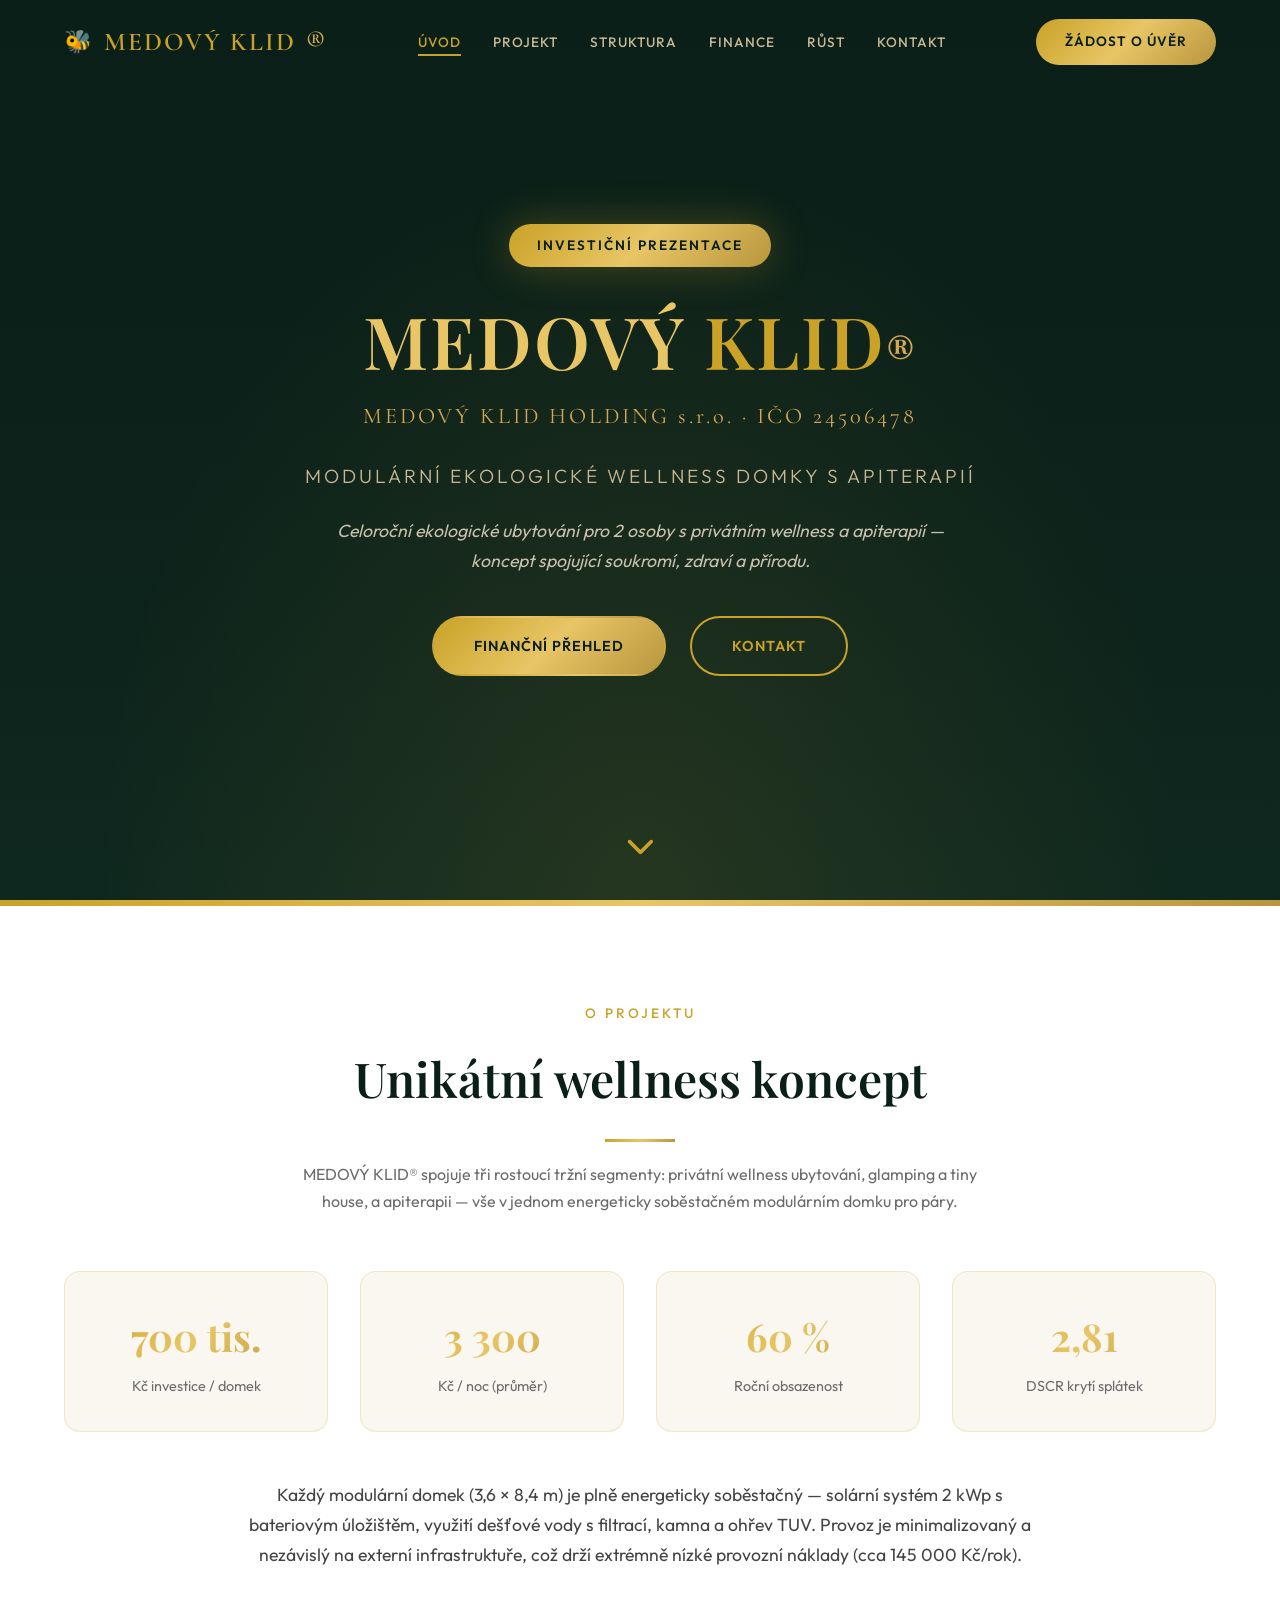
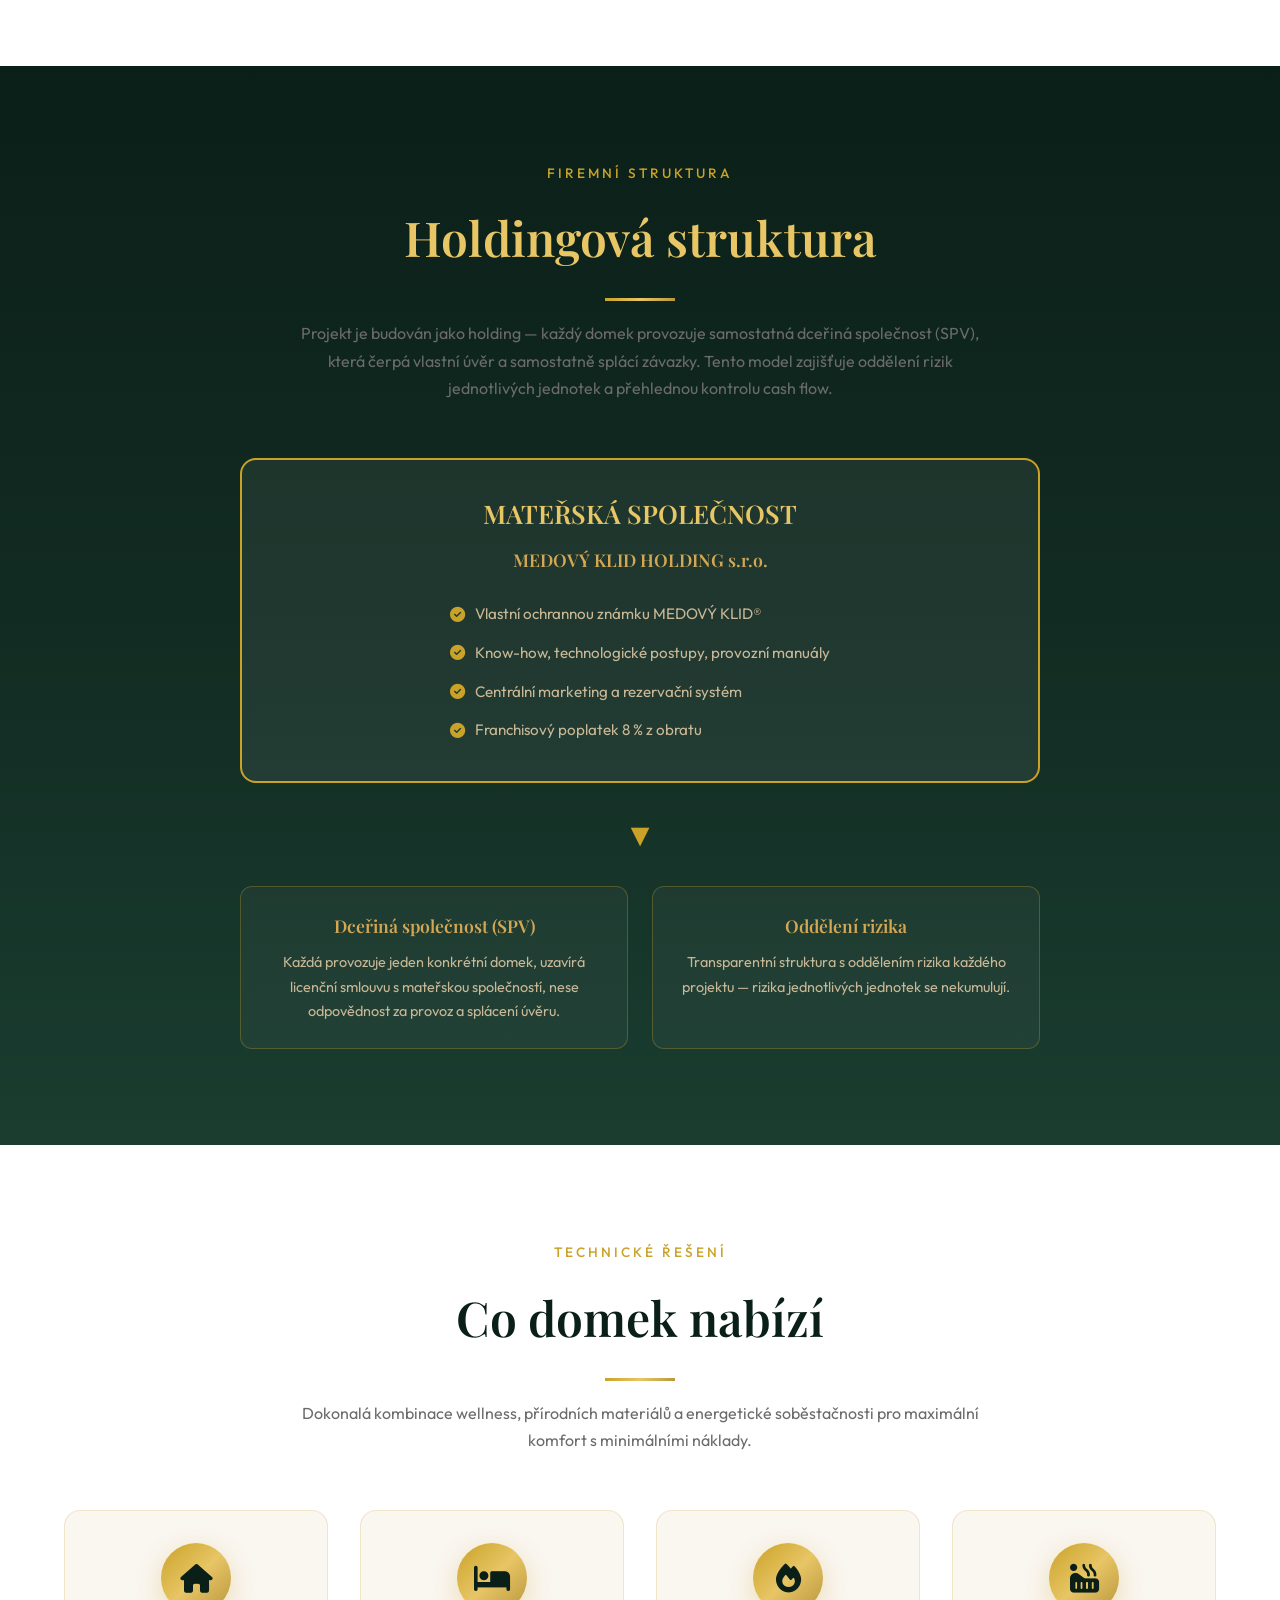
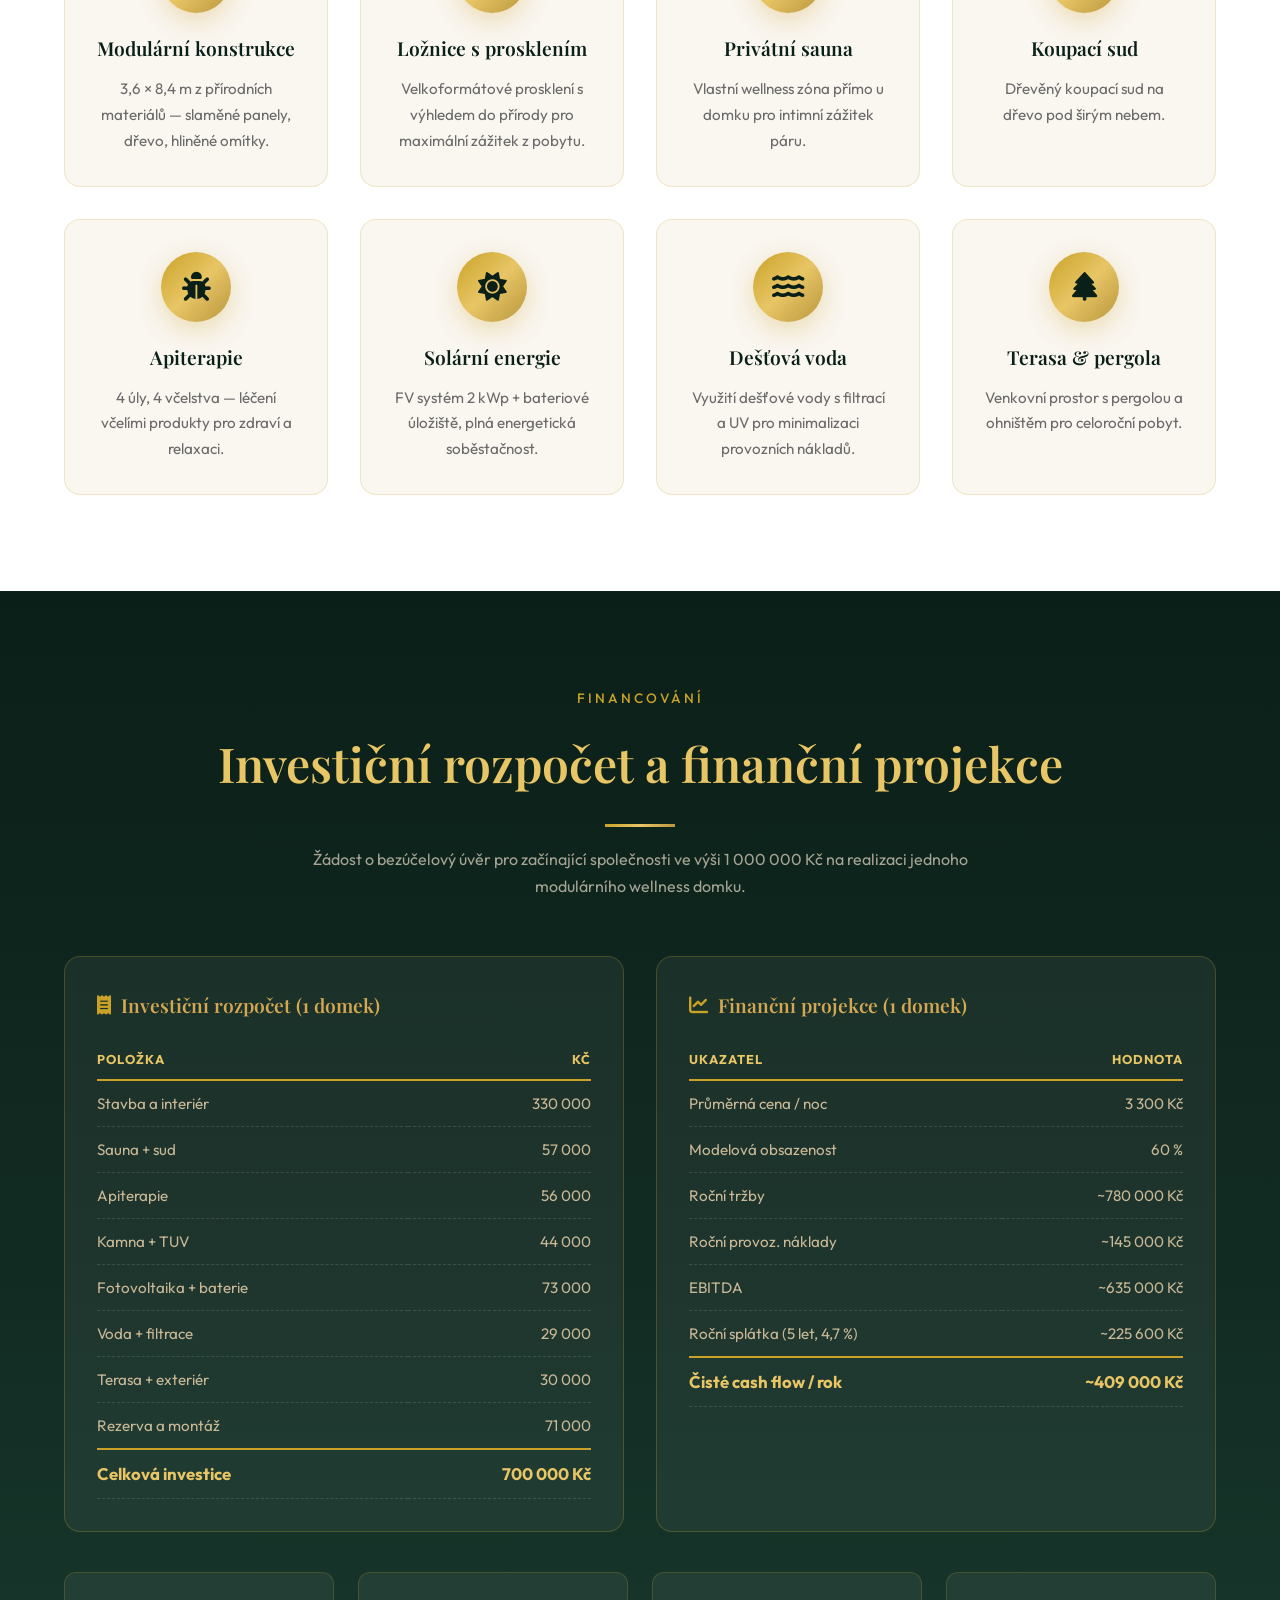
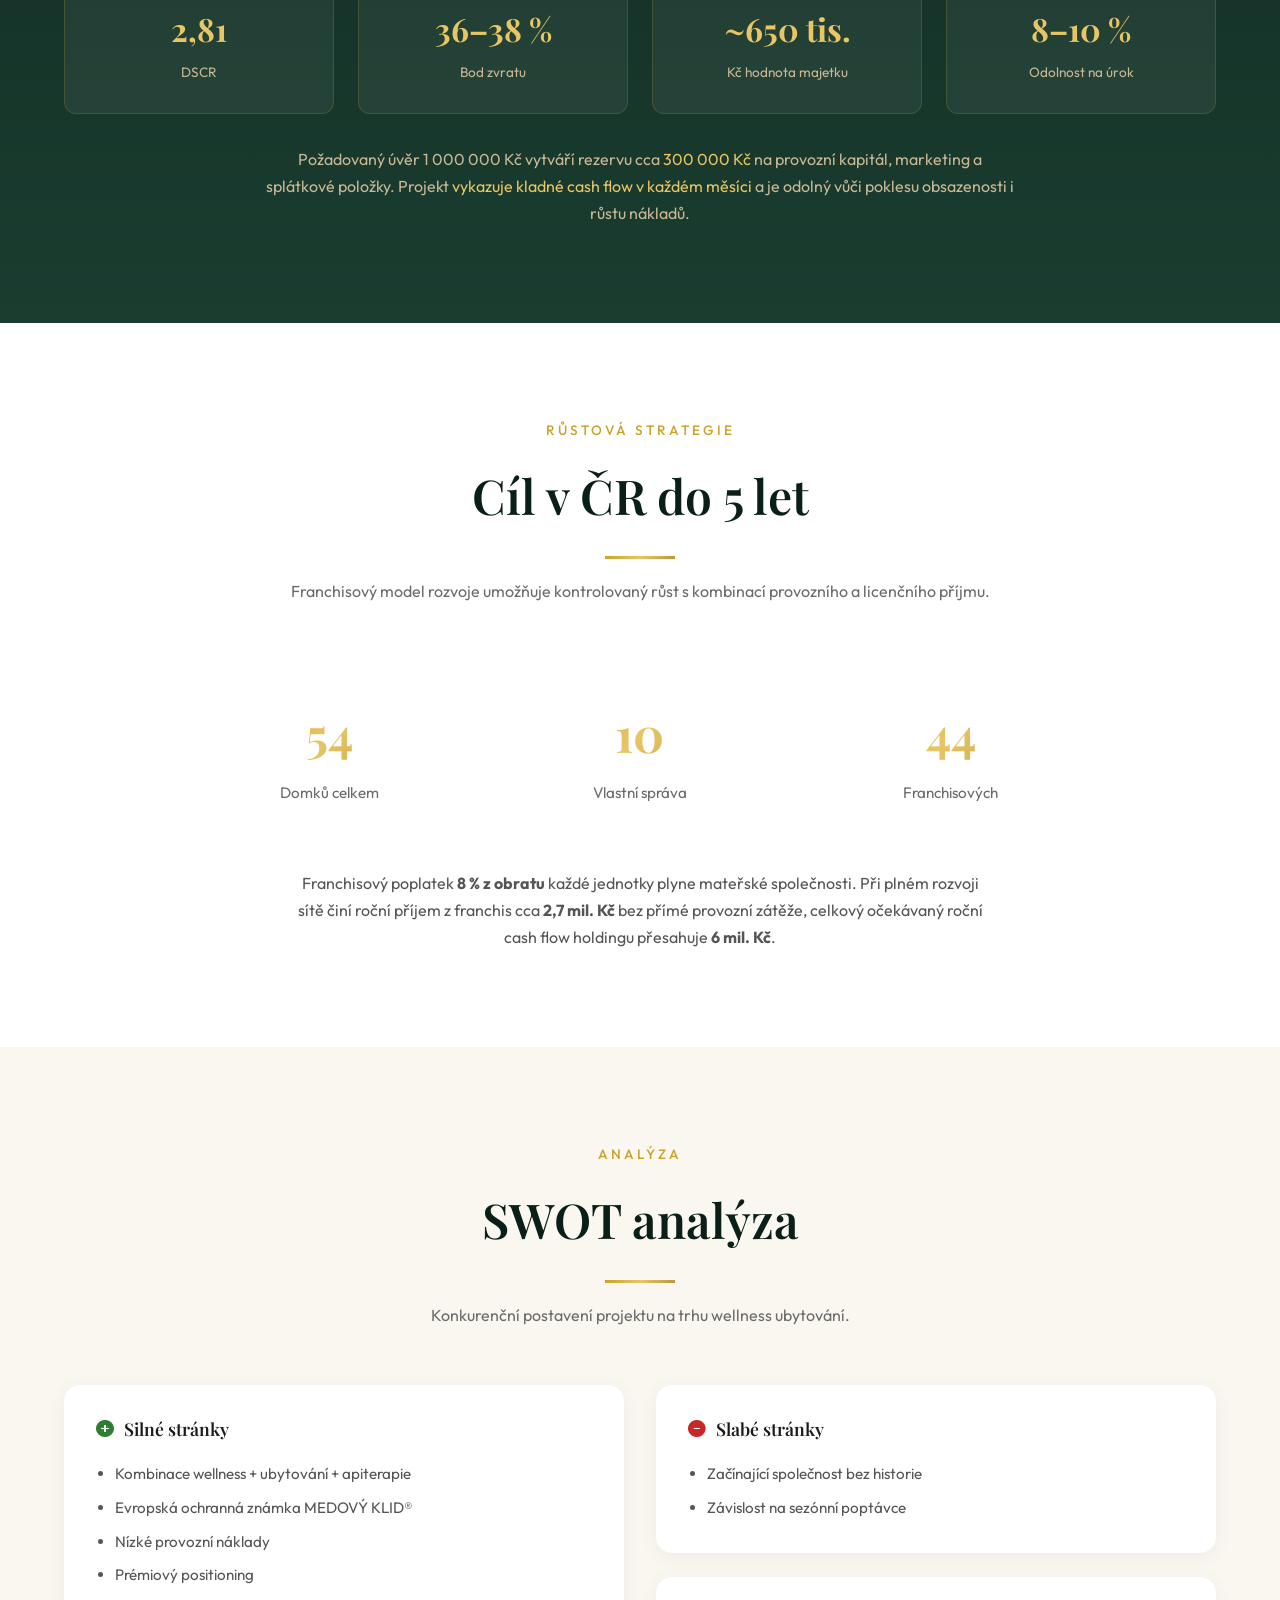
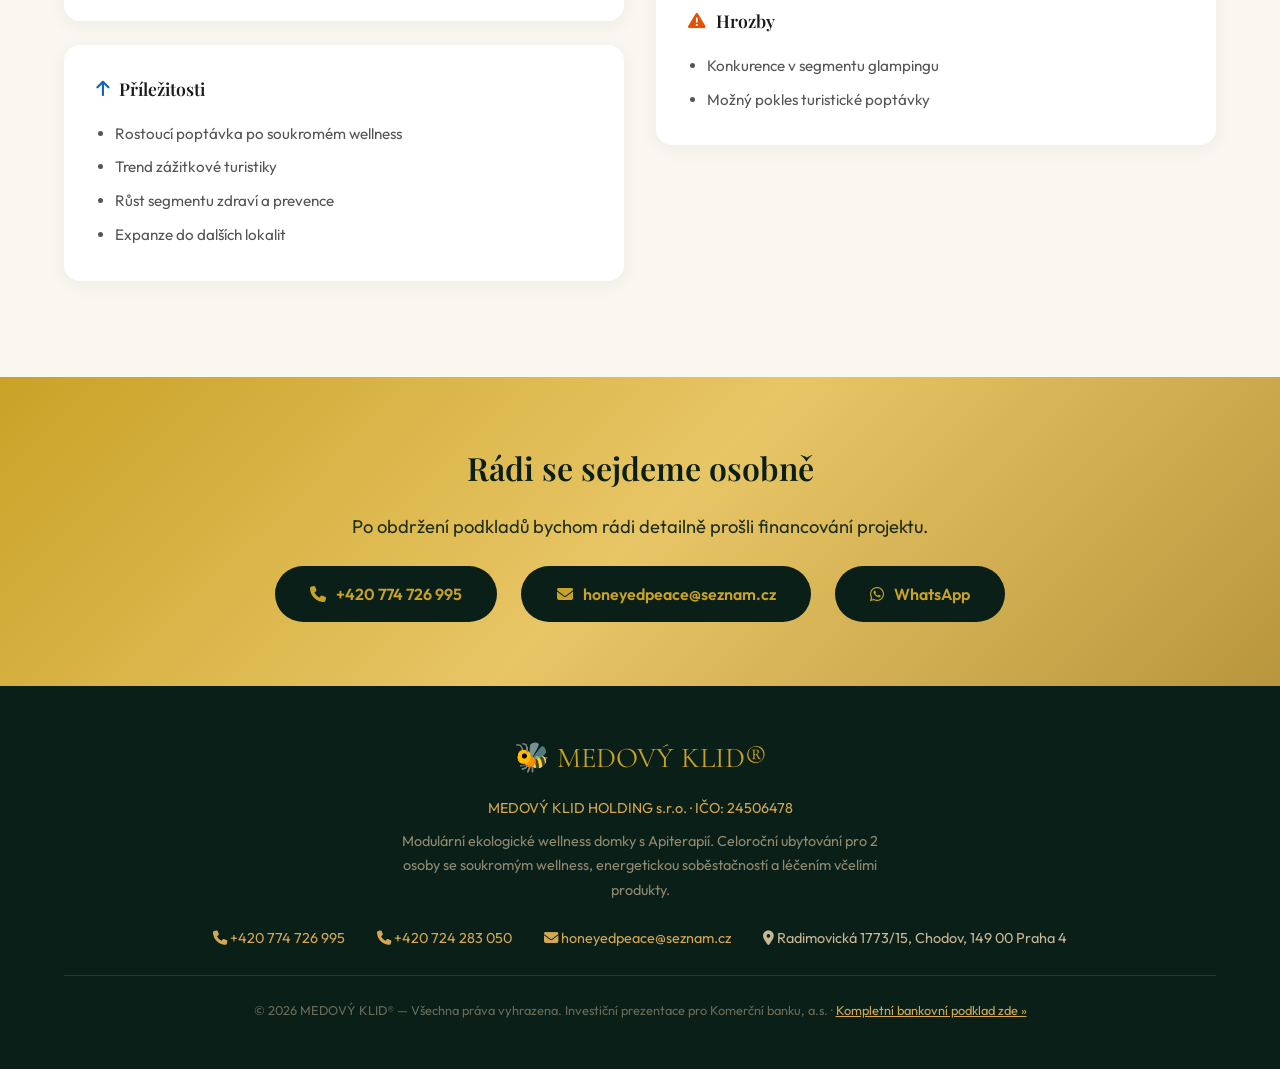
==== commit d4a1db49: "Pridan kompletni bankovni podklad s vizualizacemi a fotodokumentaci smluv" ====
--- a/index.html
+++ b/index.html
@@ -595,7 +595,7 @@
         <a href="mailto:honeyedpeace@seznam.cz"><i class="fas fa-envelope"></i> honeyedpeace@seznam.cz</a>
         <span><i class="fas fa-map-marker-alt"></i> Radimovická 1773/15, Chodov, 149 00 Praha 4</span>
     </div>
-    <div class="f-bottom">© 2026 MEDOVÝ KLID® — Všechna práva vyhrazena. Investiční prezentace pro Komerční banku, a.s.</div>
+    <div class="f-bottom">© 2026 MEDOVÝ KLID® — Všechna práva vyhrazena. Investiční prezentace pro Komerční banku, a.s. · <a href="banka/" style="color:var(--golden-amber);">Kompletní bankovní podklad zde »</a></div>
 </footer>
 
 <script>
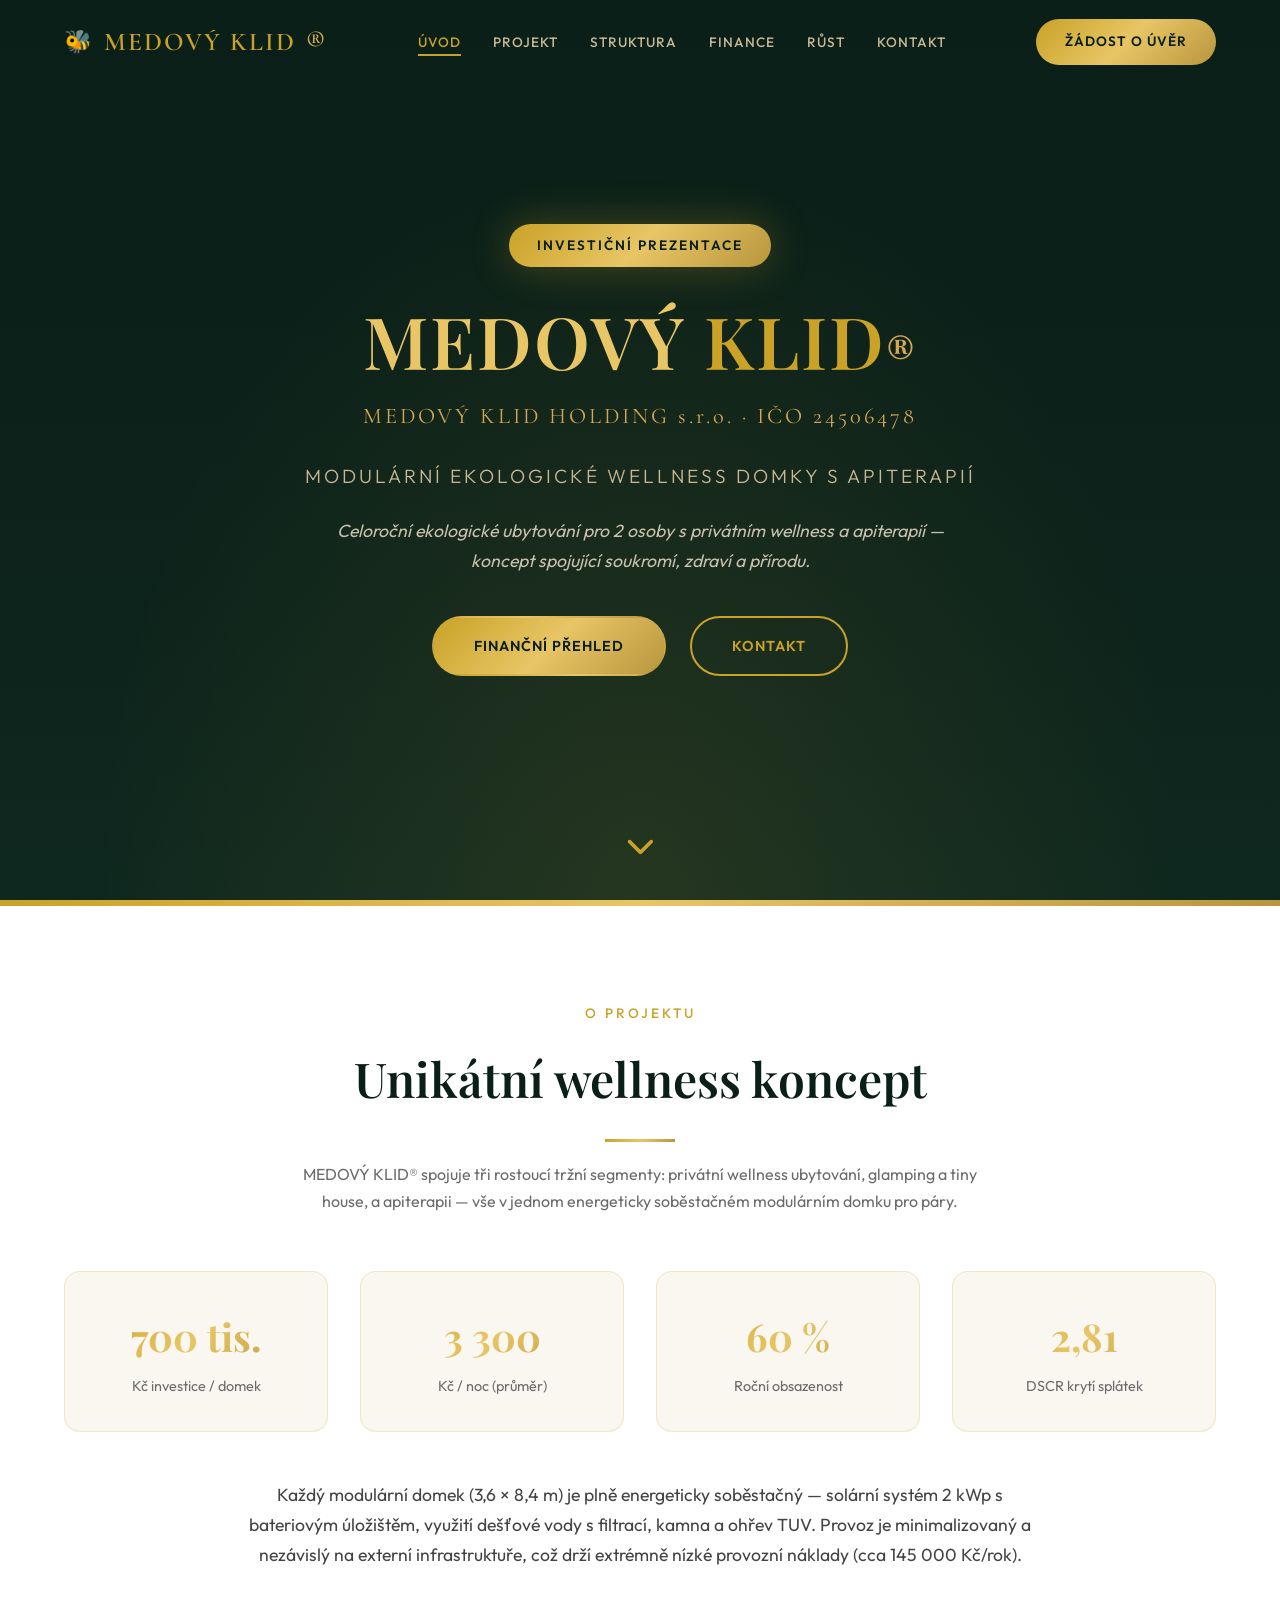
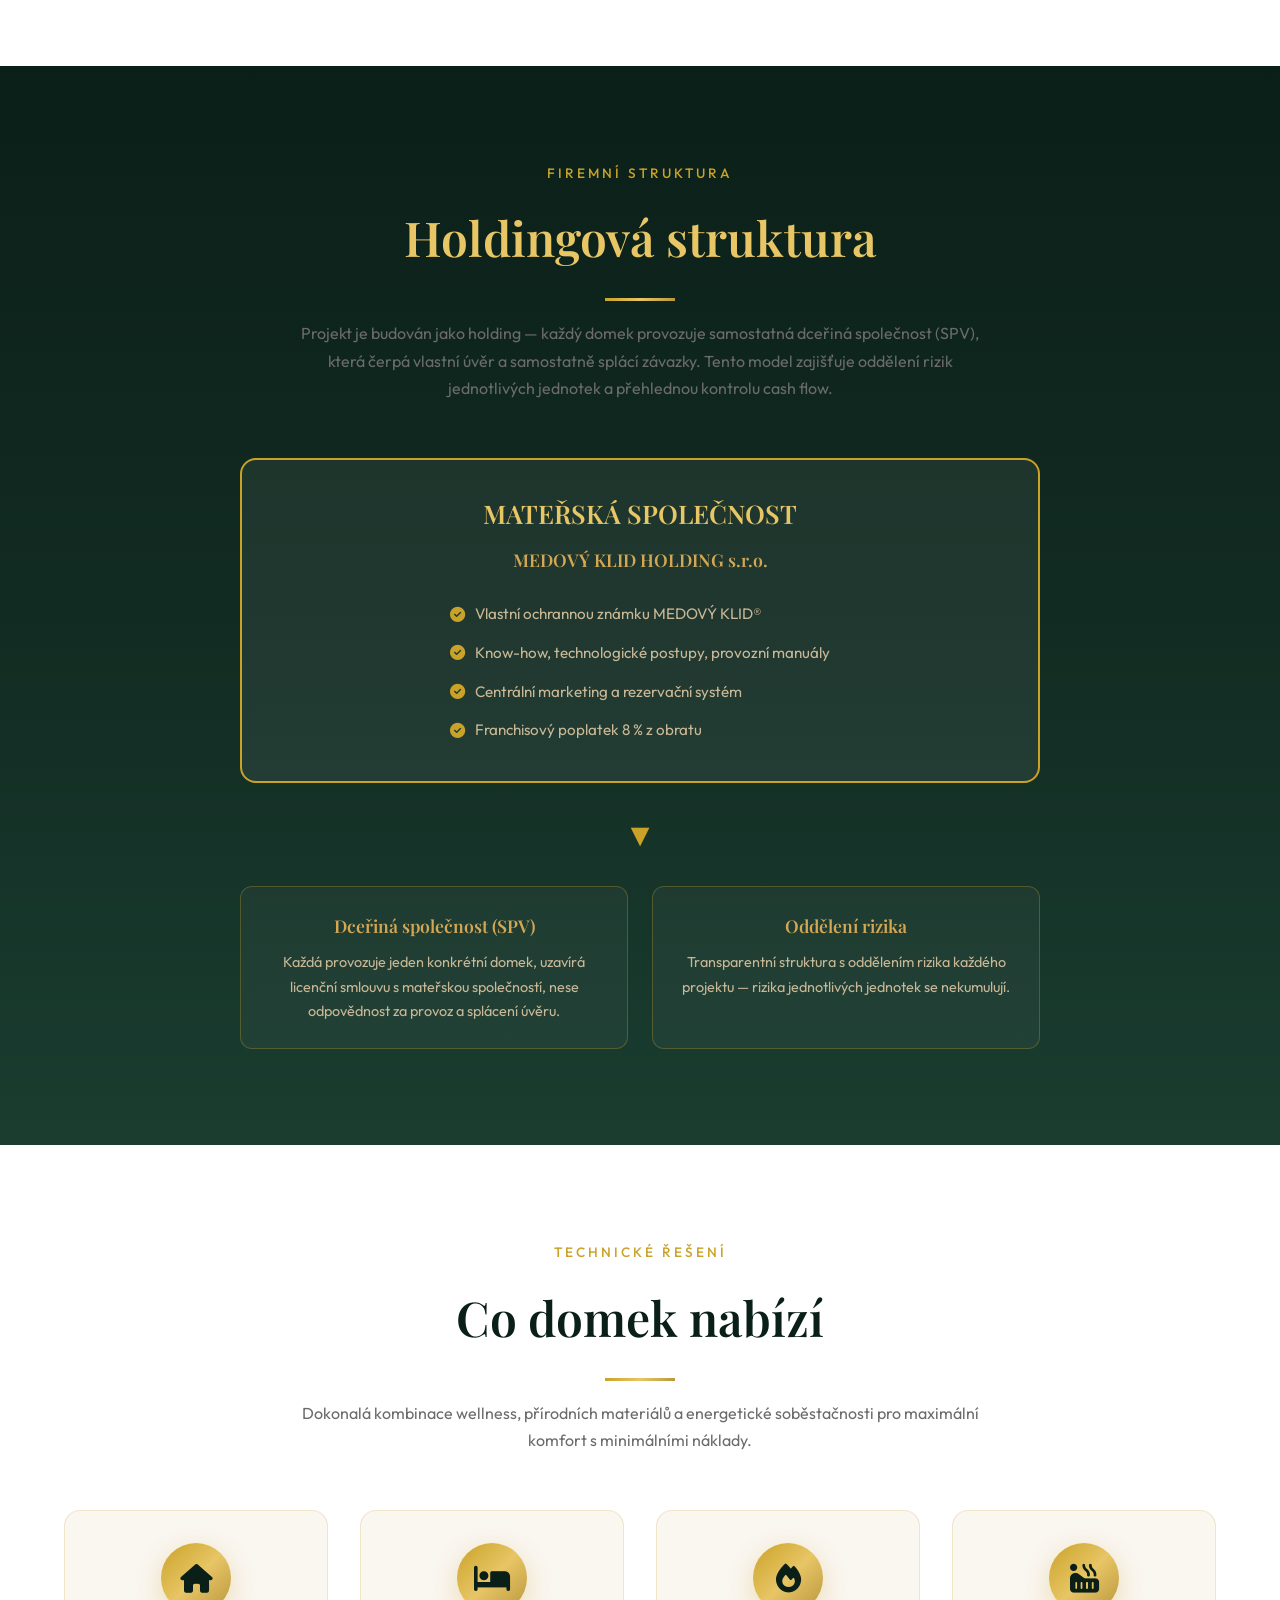
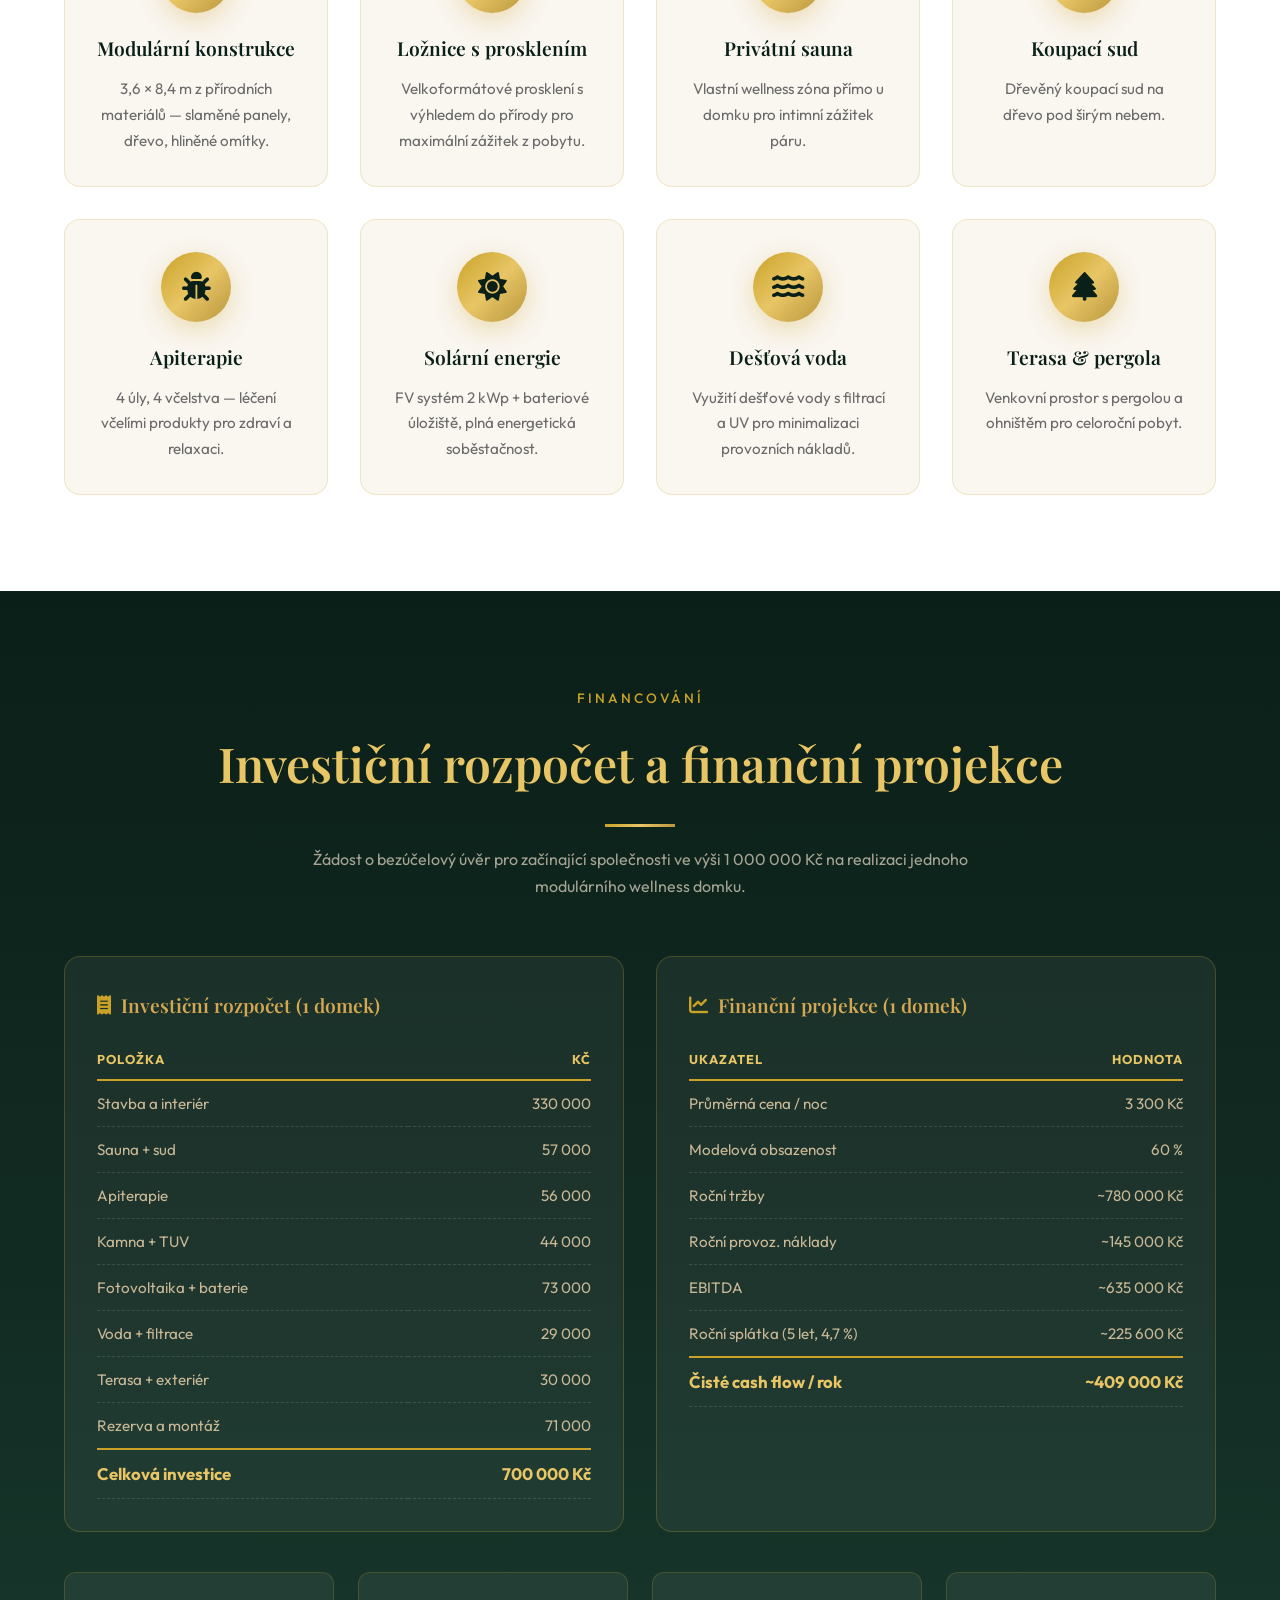
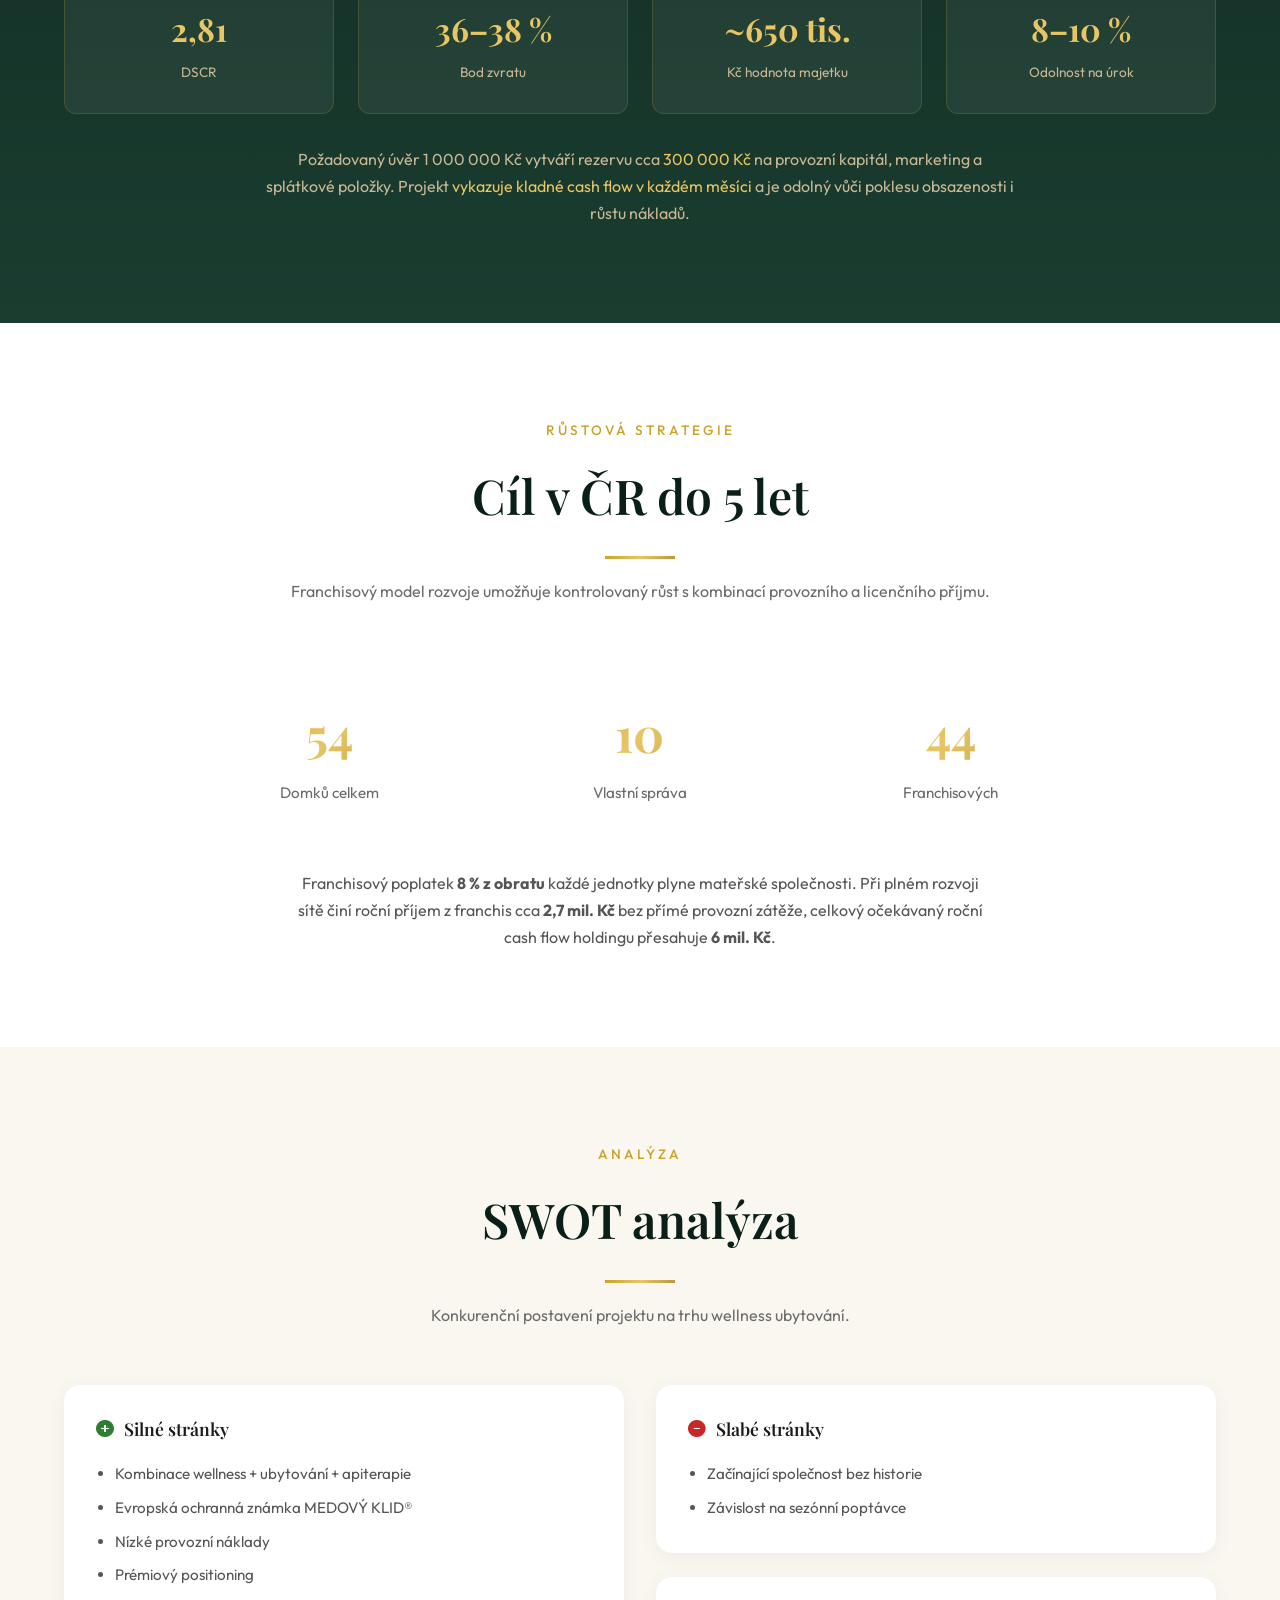
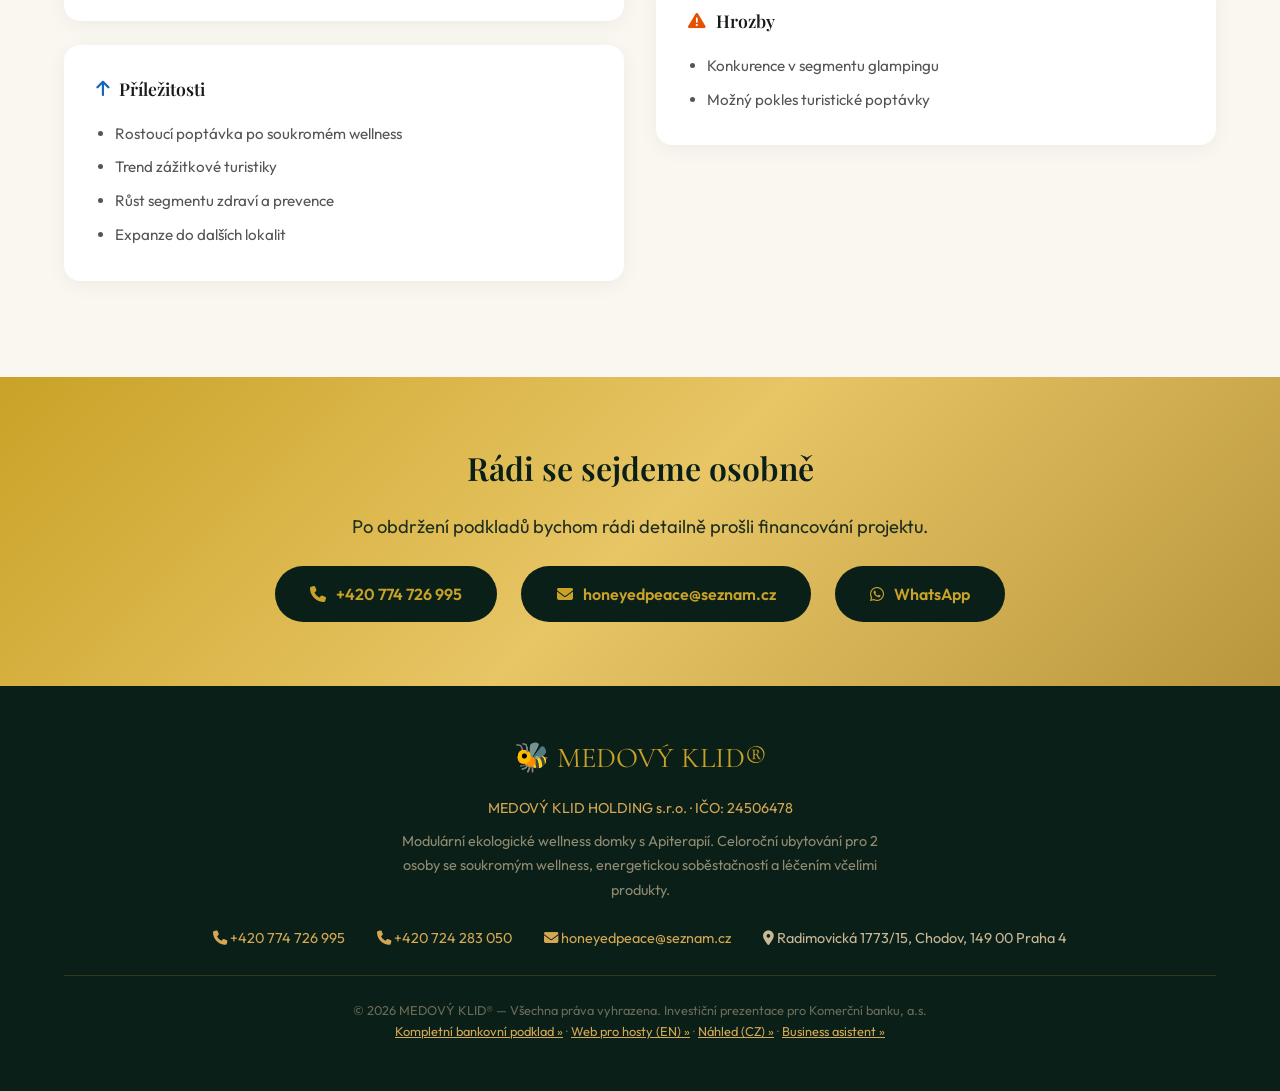
==== commit f0f15083: "Nasadene webovky: nahled CZ, web EN, business asistent" ====
--- a/index.html
+++ b/index.html
@@ -595,7 +595,11 @@
         <a href="mailto:honeyedpeace@seznam.cz"><i class="fas fa-envelope"></i> honeyedpeace@seznam.cz</a>
         <span><i class="fas fa-map-marker-alt"></i> Radimovická 1773/15, Chodov, 149 00 Praha 4</span>
     </div>
-    <div class="f-bottom">© 2026 MEDOVÝ KLID® — Všechna práva vyhrazena. Investiční prezentace pro Komerční banku, a.s. · <a href="banka/" style="color:var(--golden-amber);">Kompletní bankovní podklad zde »</a></div>
+    <div class="f-bottom">© 2026 MEDOVÝ KLID® — Všechna práva vyhrazena. Investiční prezentace pro Komerční banku, a.s.<br>
+        <a href="banka/" style="color:var(--golden-amber);">Kompletní bankovní podklad »</a> ·
+        <a href="web/" style="color:var(--golden-amber);">Web pro hosty (EN) »</a> ·
+        <a href="nahled/" style="color:var(--golden-amber);">Náhled (CZ) »</a> ·
+        <a href="asistent/" style="color:var(--golden-amber);">Business asistent »</a></div>
 </footer>
 
 <script>
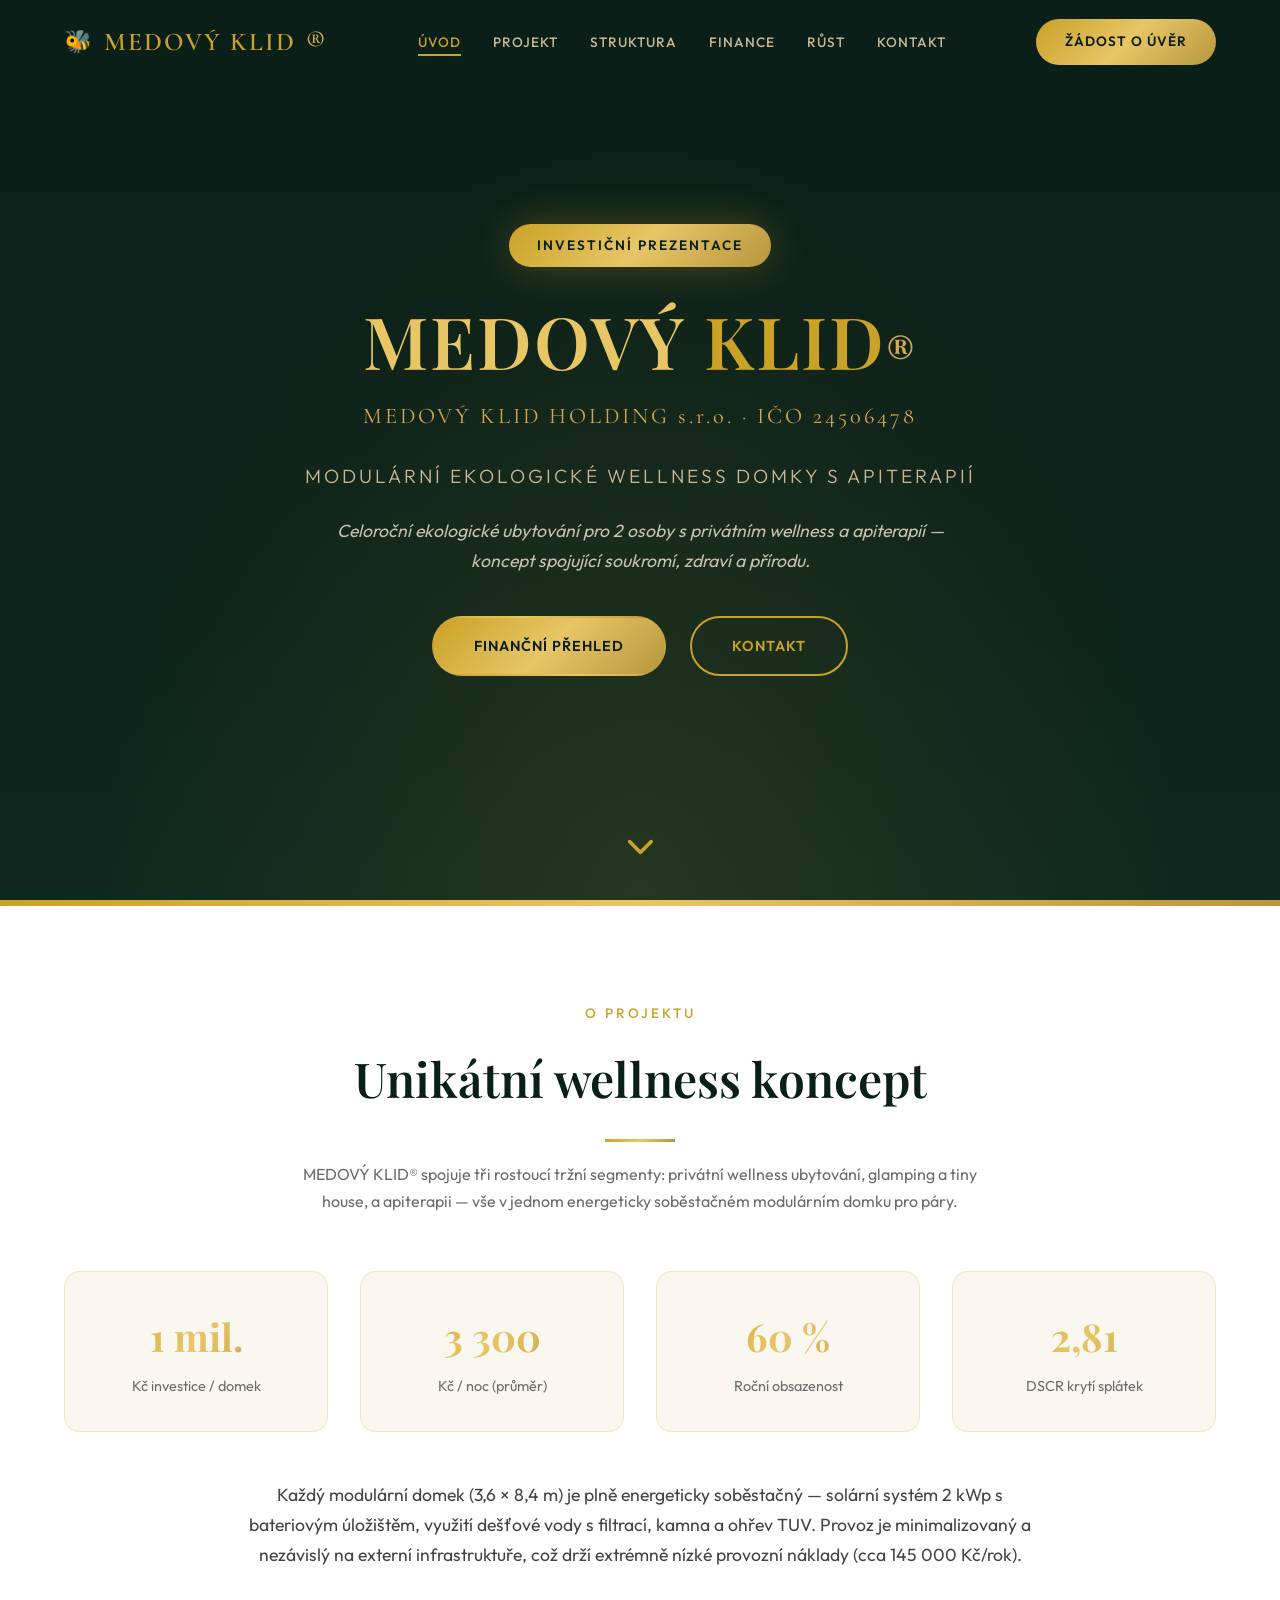
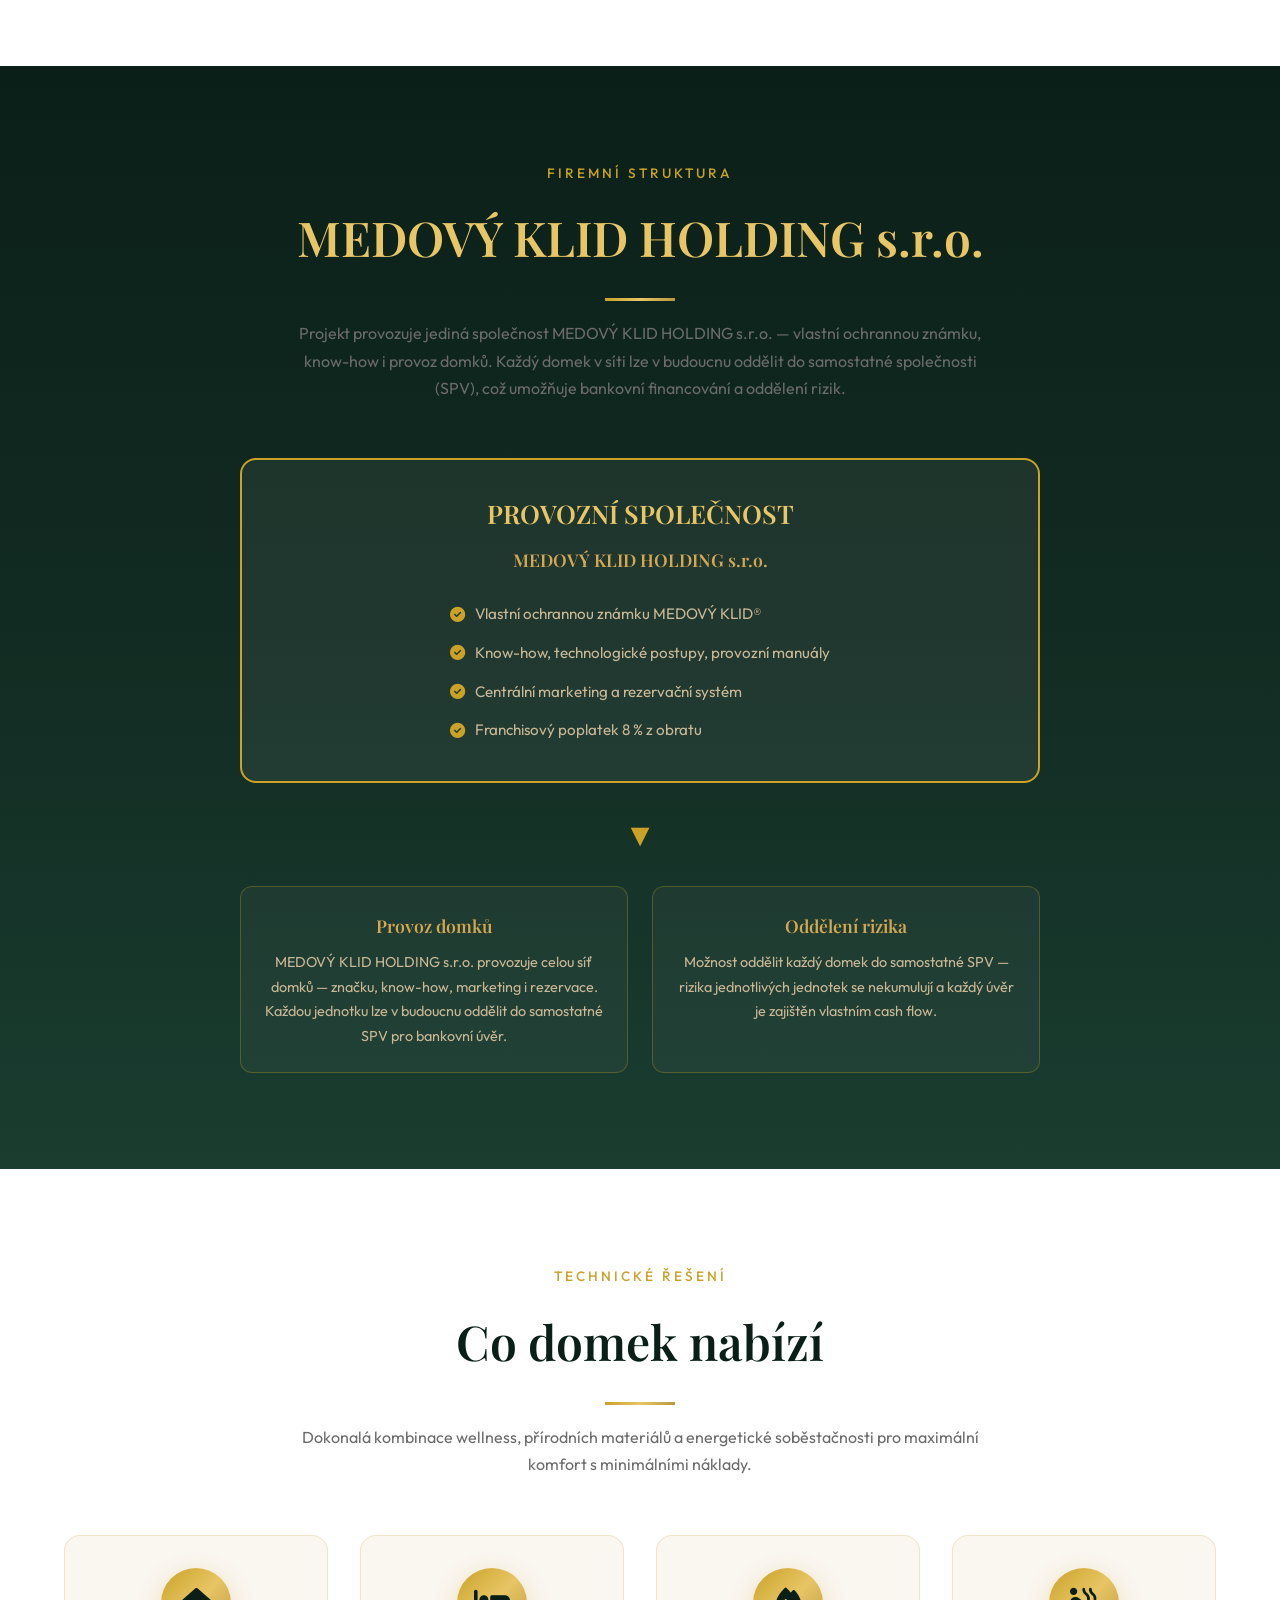
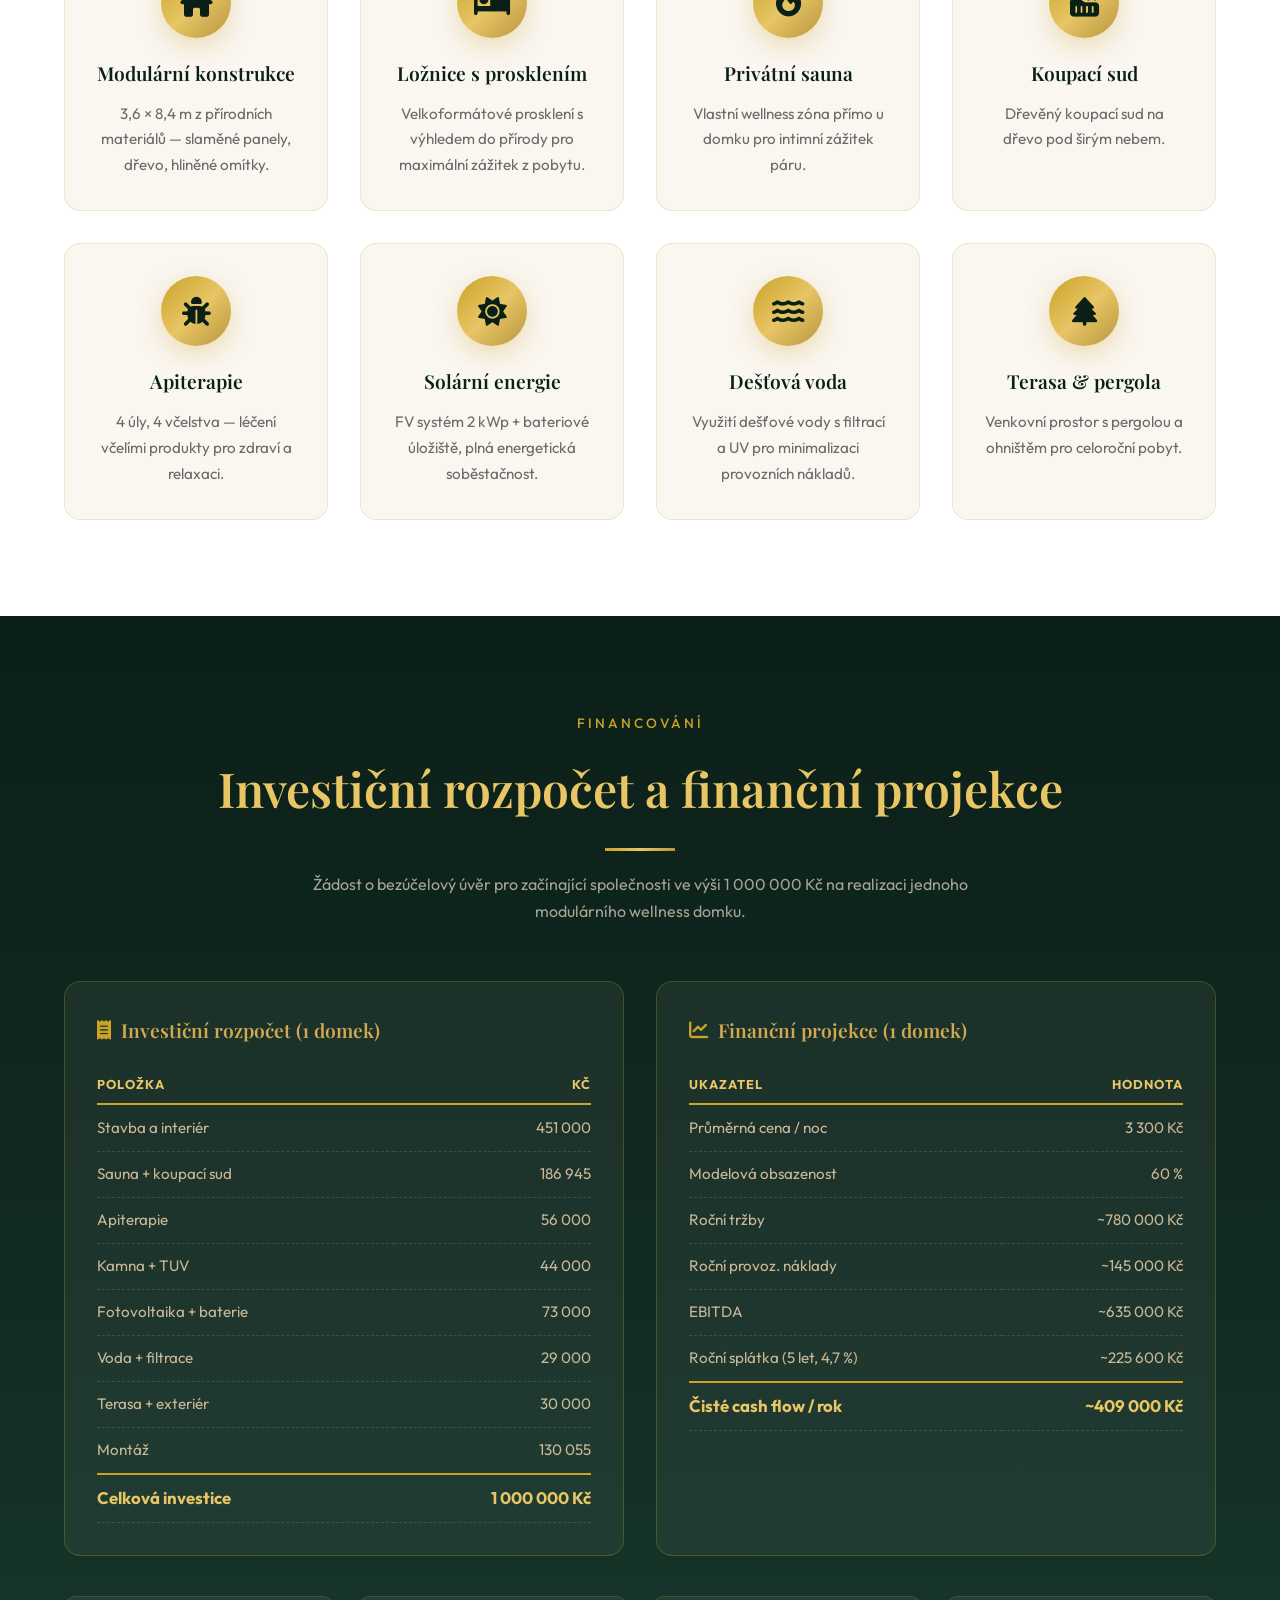
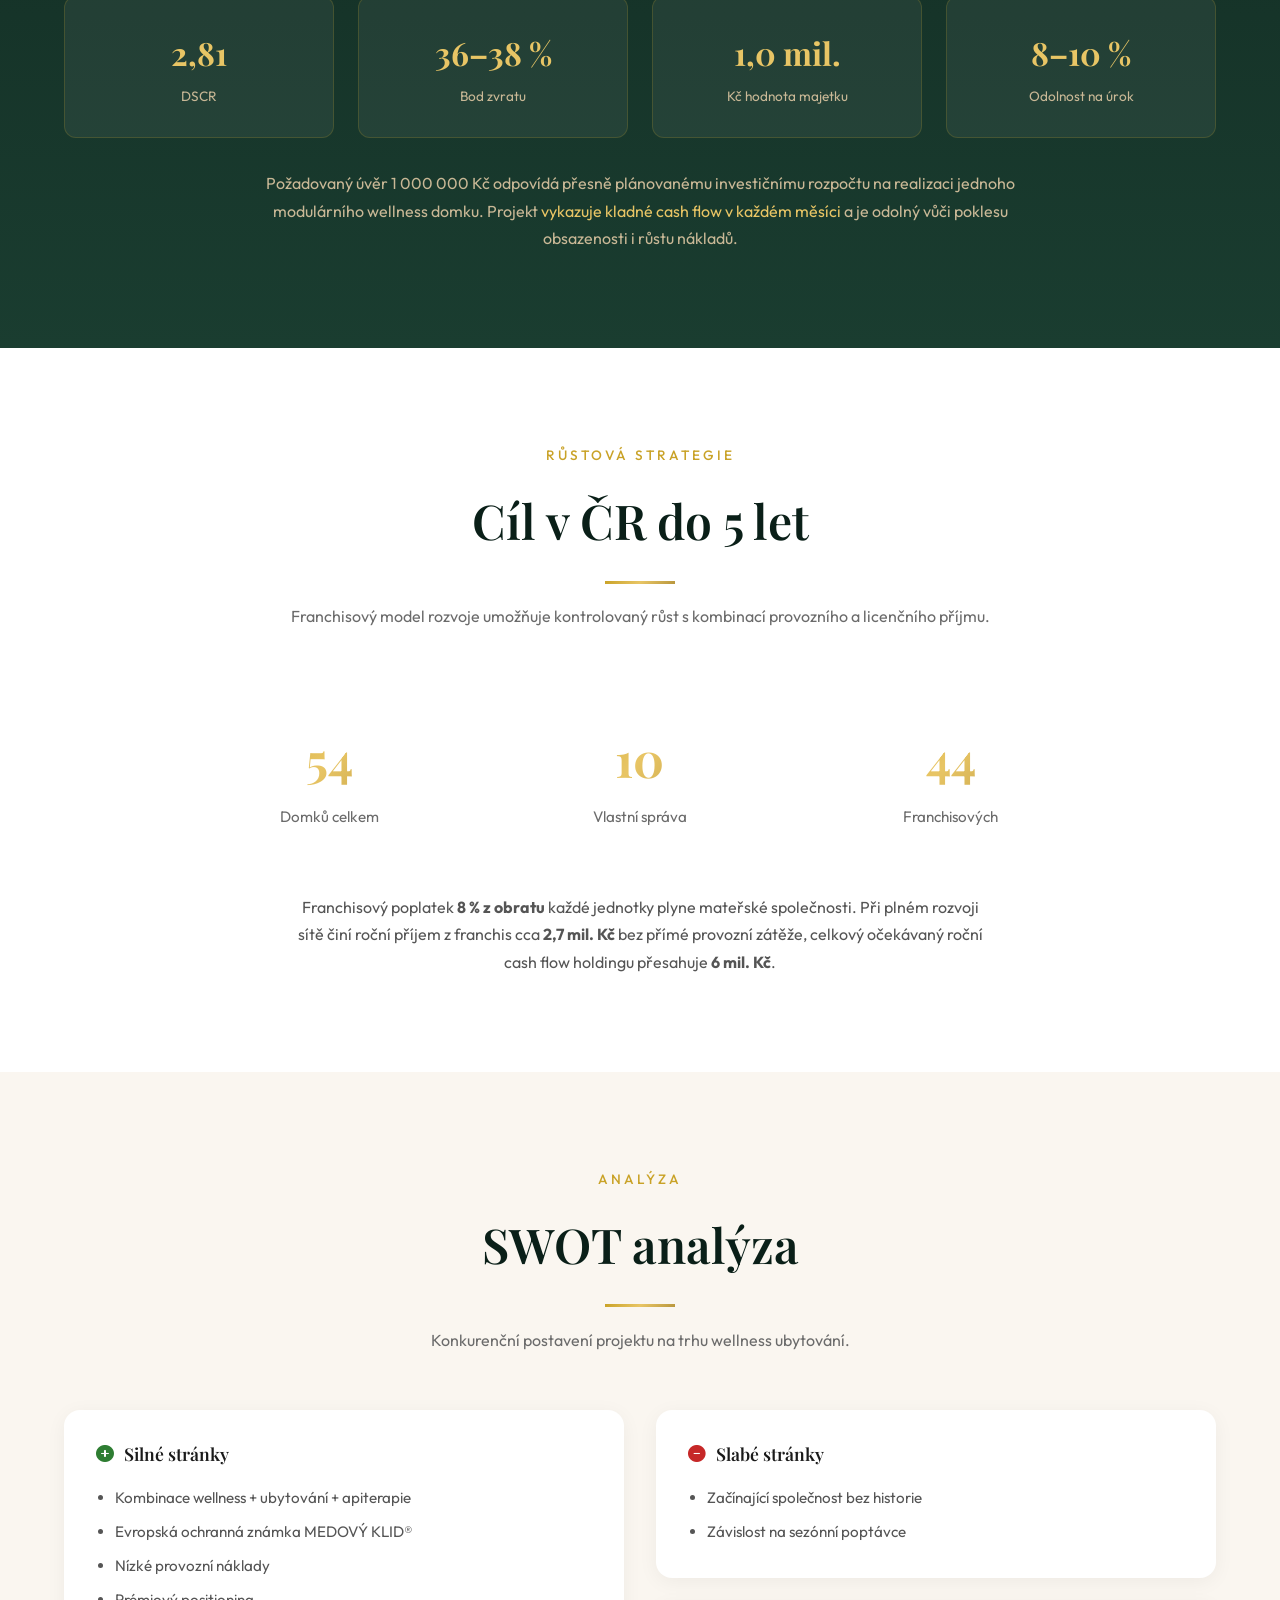
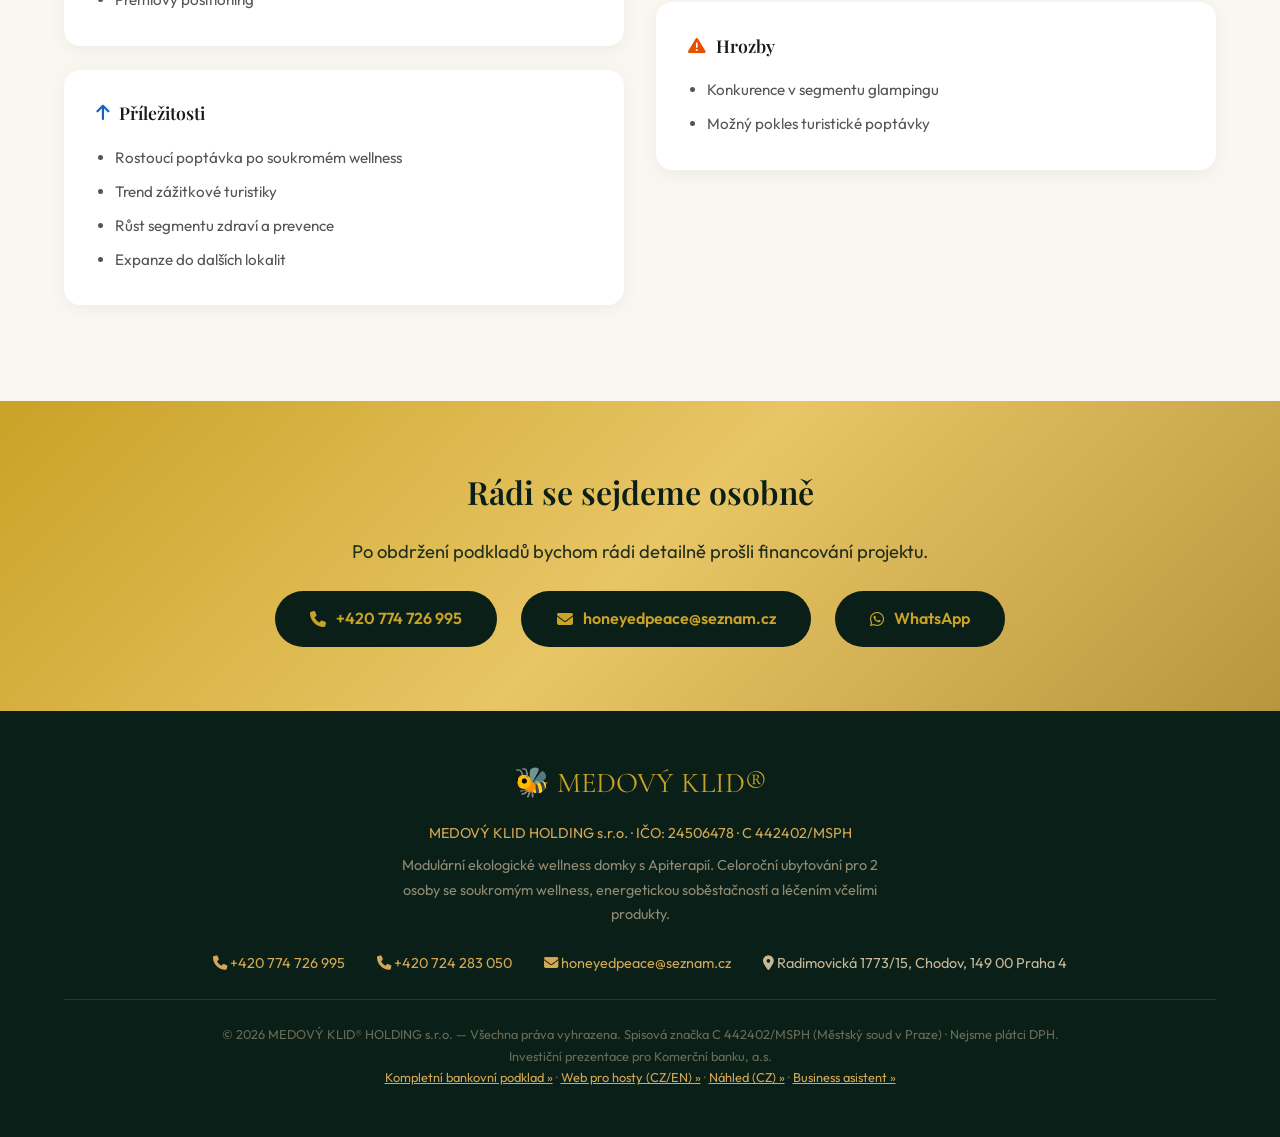
==== commit 806e3569: "Produkcni web: rezervace, QR platba, GDPR, SEO, fransiza, 404" ====
--- a/index.html
+++ b/index.html
@@ -5,6 +5,13 @@
     <meta name="viewport" content="width=device-width, initial-scale=1.0">
     <title>MEDOVÝ KLID® HOLDING s.r.o. — Investiční prezentace pro Komerční banku</title>
     <meta name="description" content="MEDOVÝ KLID® HOLDING s.r.o. — Modulární ekologické wellness domky s Apiterapií. Investiční prezentace pro financování začínajících podnikatelů.">
+    <meta name="robots" content="noindex,follow">
+    <meta name="theme-color" content="#0a1f18">
+    <link rel="canonical" href="https://medovyklid.github.io/">
+    <link rel="icon" href="web/img/icons/icon-192.png" sizes="192x192">
+    <link rel="apple-touch-icon" href="web/img/icons/apple-touch-icon.png">
+    <link rel="preconnect" href="https://fonts.googleapis.com">
+    <link rel="preconnect" href="https://fonts.gstatic.com" crossorigin>
     <link href="https://fonts.googleapis.com/css2?family=Playfair+Display:ital,wght@0,400;0,500;0,600;0,700;1,400&family=Outfit:wght@300;400;500;600&family=Cormorant+Garamond:wght@400;500;600&display=swap" rel="stylesheet">
     <link rel="stylesheet" href="https://cdnjs.cloudflare.com/ajax/libs/font-awesome/6.4.0/css/all.min.css">
     <style>
@@ -359,7 +366,7 @@
         <p class="section-sub">MEDOVÝ KLID® spojuje tři rostoucí tržní segmenty: privátní wellness ubytování, glamping a tiny house, a apiterapii — vše v jednom energeticky soběstačném modulárním domku pro páry.</p>
 
         <div class="stats-grid">
-            <div class="stat-box reveal"><div class="num">700 tis.</div><div class="label">Kč investice / domek</div></div>
+            <div class="stat-box reveal"><div class="num">1 mil.</div><div class="label">Kč investice / domek</div></div>
             <div class="stat-box reveal"><div class="num">3 300</div><div class="label">Kč / noc (průměr)</div></div>
             <div class="stat-box reveal"><div class="num">60 %</div><div class="label">Roční obsazenost</div></div>
             <div class="stat-box reveal"><div class="num">2,81</div><div class="label">DSCR krytí splátek</div></div>
@@ -373,12 +380,12 @@
 <section class="structure" id="struktura">
     <div class="container">
         <div class="section-tag">Firemní struktura</div>
-        <h2 class="section-title">Holdingová struktura</h2>
-        <p class="section-sub">Projekt je budován jako holding — každý domek provozuje samostatná dceřiná společnost (SPV), která čerpá vlastní úvěr a samostatně splácí závazky. Tento model zajišťuje oddělení rizik jednotlivých jednotek a přehlednou kontrolu cash flow.</p>
+        <h2 class="section-title">MEDOVÝ KLID HOLDING s.r.o.</h2>
+        <p class="section-sub">Projekt provozuje jediná společnost MEDOVÝ KLID HOLDING s.r.o. — vlastní ochrannou známku, know-how i provoz domků. Každý domek v síti lze v budoucnu oddělit do samostatné společnosti (SPV), což umožňuje bankovní financování a oddělení rizik.</p>
 
         <div class="structure-grid">
             <div class="struct-parent reveal">
-                <h3>MATEŘSKÁ SPOLEČNOST<br><span style="font-size:1.1rem; color:var(--golden-amber);">MEDOVÝ KLID HOLDING s.r.o.</span></h3>
+                <h3>PROVOZNÍ SPOLEČNOST<br><span style="font-size:1.1rem; color:var(--golden-amber);">MEDOVÝ KLID HOLDING s.r.o.</span></h3>
                 <ul>
                     <li><i class="fas fa-check-circle"></i> Vlastní ochrannou známku MEDOVÝ KLID®</li>
                     <li><i class="fas fa-check-circle"></i> Know-how, technologické postupy, provozní manuály</li>
@@ -389,12 +396,12 @@
             <div class="struct-arrow">▼</div>
             <div class="struct-children">
                 <div class="struct-child reveal">
-                    <h4>Dceřiná společnost (SPV)</h4>
-                    <p>Každá provozuje jeden konkrétní domek, uzavírá licenční smlouvu s mateřskou společností, nese odpovědnost za provoz a splácení úvěru.</p>
+                    <h4>Provoz domků</h4>
+                    <p>MEDOVÝ KLID HOLDING s.r.o. provozuje celou síť domků — značku, know-how, marketing i rezervace. Každou jednotku lze v budoucnu oddělit do samostatné SPV pro bankovní úvěr.</p>
                 </div>
                 <div class="struct-child reveal">
                     <h4>Oddělení rizika</h4>
-                    <p>Transparentní struktura s oddělením rizika každého projektu — rizika jednotlivých jednotek se nekumulují.</p>
+                    <p>Možnost oddělit každý domek do samostatné SPV — rizika jednotlivých jednotek se nekumulují a každý úvěr je zajištěn vlastním cash flow.</p>
                 </div>
             </div>
         </div>
@@ -466,15 +473,15 @@
                 <table class="finance-table">
                     <thead><tr><th>Položka</th><th style="text-align:right;">Kč</th></tr></thead>
                     <tbody>
-                        <tr><td>Stavba a interiér</td><td style="text-align:right;">330 000</td></tr>
-                        <tr><td>Sauna + sud</td><td style="text-align:right;">57 000</td></tr>
+                        <tr><td>Stavba a interiér</td><td style="text-align:right;">451 000</td></tr>
+                        <tr><td>Sauna + koupací sud</td><td style="text-align:right;">186 945</td></tr>
                         <tr><td>Apiterapie</td><td style="text-align:right;">56 000</td></tr>
                         <tr><td>Kamna + TUV</td><td style="text-align:right;">44 000</td></tr>
                         <tr><td>Fotovoltaika + baterie</td><td style="text-align:right;">73 000</td></tr>
                         <tr><td>Voda + filtrace</td><td style="text-align:right;">29 000</td></tr>
                         <tr><td>Terasa + exteriér</td><td style="text-align:right;">30 000</td></tr>
-                        <tr><td>Rezerva a montáž</td><td style="text-align:right;">71 000</td></tr>
-                        <tr class="total"><td>Celková investice</td><td style="text-align:right;">700 000 Kč</td></tr>
+                        <tr><td>Montáž</td><td style="text-align:right;">130 055</td></tr>
+                        <tr class="total"><td>Celková investice</td><td style="text-align:right;">1 000 000 Kč</td></tr>
                     </tbody>
                 </table>
             </div>
@@ -498,13 +505,13 @@
         <div class="kpi-grid">
             <div class="kpi reveal"><div class="val">2,81</div><div class="lbl">DSCR</div></div>
             <div class="kpi reveal"><div class="val">36–38 %</div><div class="lbl">Bod zvratu</div></div>
-            <div class="kpi reveal"><div class="val">~650 tis.</div><div class="lbl">Kč hodnota majetku</div></div>
+            <div class="kpi reveal"><div class="val">1,0 mil.</div><div class="lbl">Kč hodnota majetku</div></div>
             <div class="kpi reveal"><div class="val">8–10 %</div><div class="lbl">Odolnost na úrok</div></div>
         </div>
 
         <div style="text-align:center; margin-top:2rem;">
             <p style="color:var(--warm-beige); max-width:750px; margin:0 auto;">
-                Požadovaný úvěr 1 000 000 Kč vytváří rezervu cca <span class="highlight">300 000 Kč</span> na provozní kapitál, marketing a splátkové položky. Projekt <span class="highlight">vykazuje kladné cash flow v každém měsíci</span> a je odolný vůči poklesu obsazenosti i růstu nákladů.
+                Požadovaný úvěr 1 000 000 Kč odpovídá přesně plánovanému investičnímu rozpočtu na realizaci jednoho modulárního wellness domku. Projekt <span class="highlight">vykazuje kladné cash flow v každém měsíci</span> a je odolný vůči poklesu obsazenosti i růstu nákladů.
             </p>
         </div>
     </div>
@@ -587,7 +594,7 @@
 <!-- FOOTER -->
 <footer>
     <div class="f-logo">🐝 MEDOVÝ KLID®</div>
-    <div class="f-company">MEDOVÝ KLID HOLDING s.r.o. · IČO: 24506478</div>
+    <div class="f-company">MEDOVÝ KLID HOLDING s.r.o. · IČO: 24506478 · C 442402/MSPH</div>
     <p class="f-desc">Modulární ekologické wellness domky s Apiterapií. Celoroční ubytování pro 2 osoby se soukromým wellness, energetickou soběstačností a léčením včelími produkty.</p>
     <div class="f-contact">
         <a href="tel:+420774726995"><i class="fas fa-phone"></i> +420 774 726 995</a>
@@ -595,9 +602,10 @@
         <a href="mailto:honeyedpeace@seznam.cz"><i class="fas fa-envelope"></i> honeyedpeace@seznam.cz</a>
         <span><i class="fas fa-map-marker-alt"></i> Radimovická 1773/15, Chodov, 149 00 Praha 4</span>
     </div>
-    <div class="f-bottom">© 2026 MEDOVÝ KLID® — Všechna práva vyhrazena. Investiční prezentace pro Komerční banku, a.s.<br>
+    <div class="f-bottom">© 2026 MEDOVÝ KLID® HOLDING s.r.o. — Všechna práva vyhrazena. Spisová značka C 442402/MSPH (Městský soud v Praze) · Nejsme plátci DPH.<br>
+        Investiční prezentace pro Komerční banku, a.s.<br>
         <a href="banka/" style="color:var(--golden-amber);">Kompletní bankovní podklad »</a> ·
-        <a href="web/" style="color:var(--golden-amber);">Web pro hosty (EN) »</a> ·
+        <a href="web/" style="color:var(--golden-amber);">Web pro hosty (CZ/EN) »</a> ·
         <a href="nahled/" style="color:var(--golden-amber);">Náhled (CZ) »</a> ·
         <a href="asistent/" style="color:var(--golden-amber);">Business asistent »</a></div>
 </footer>
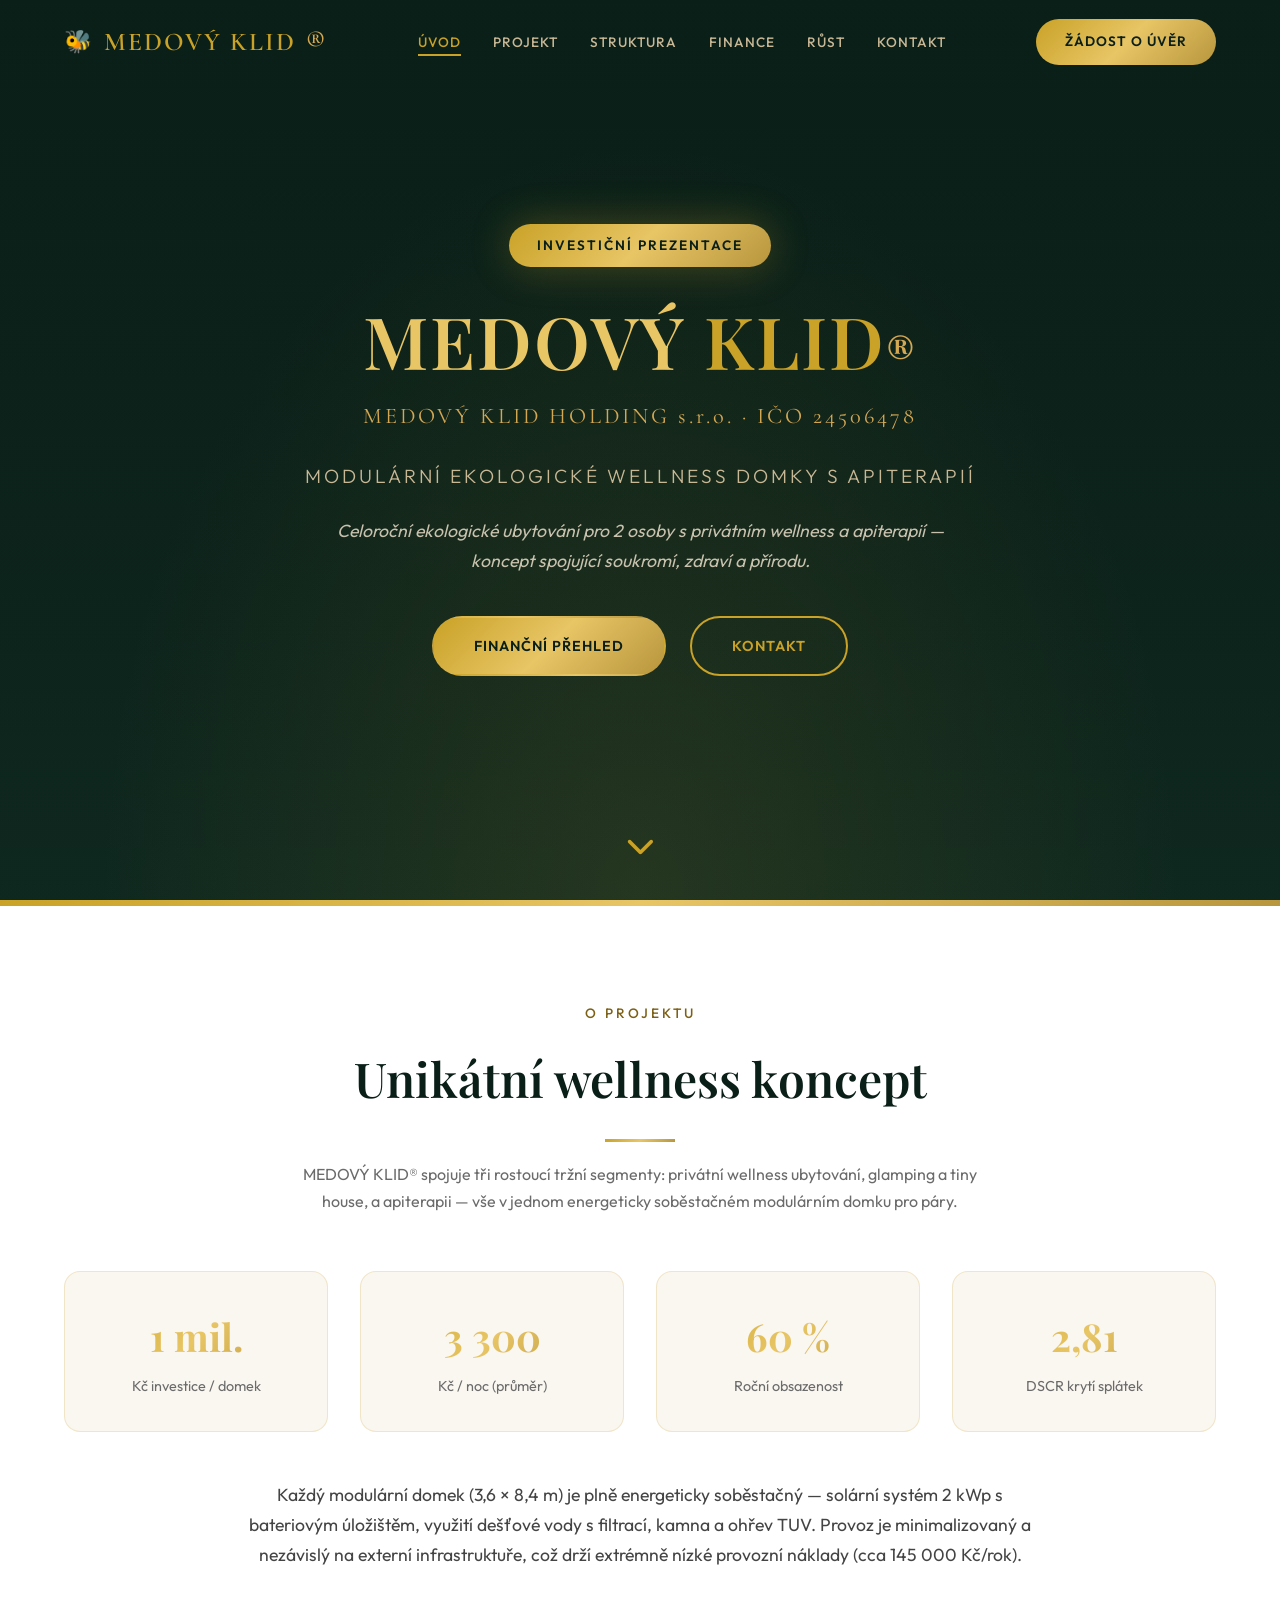
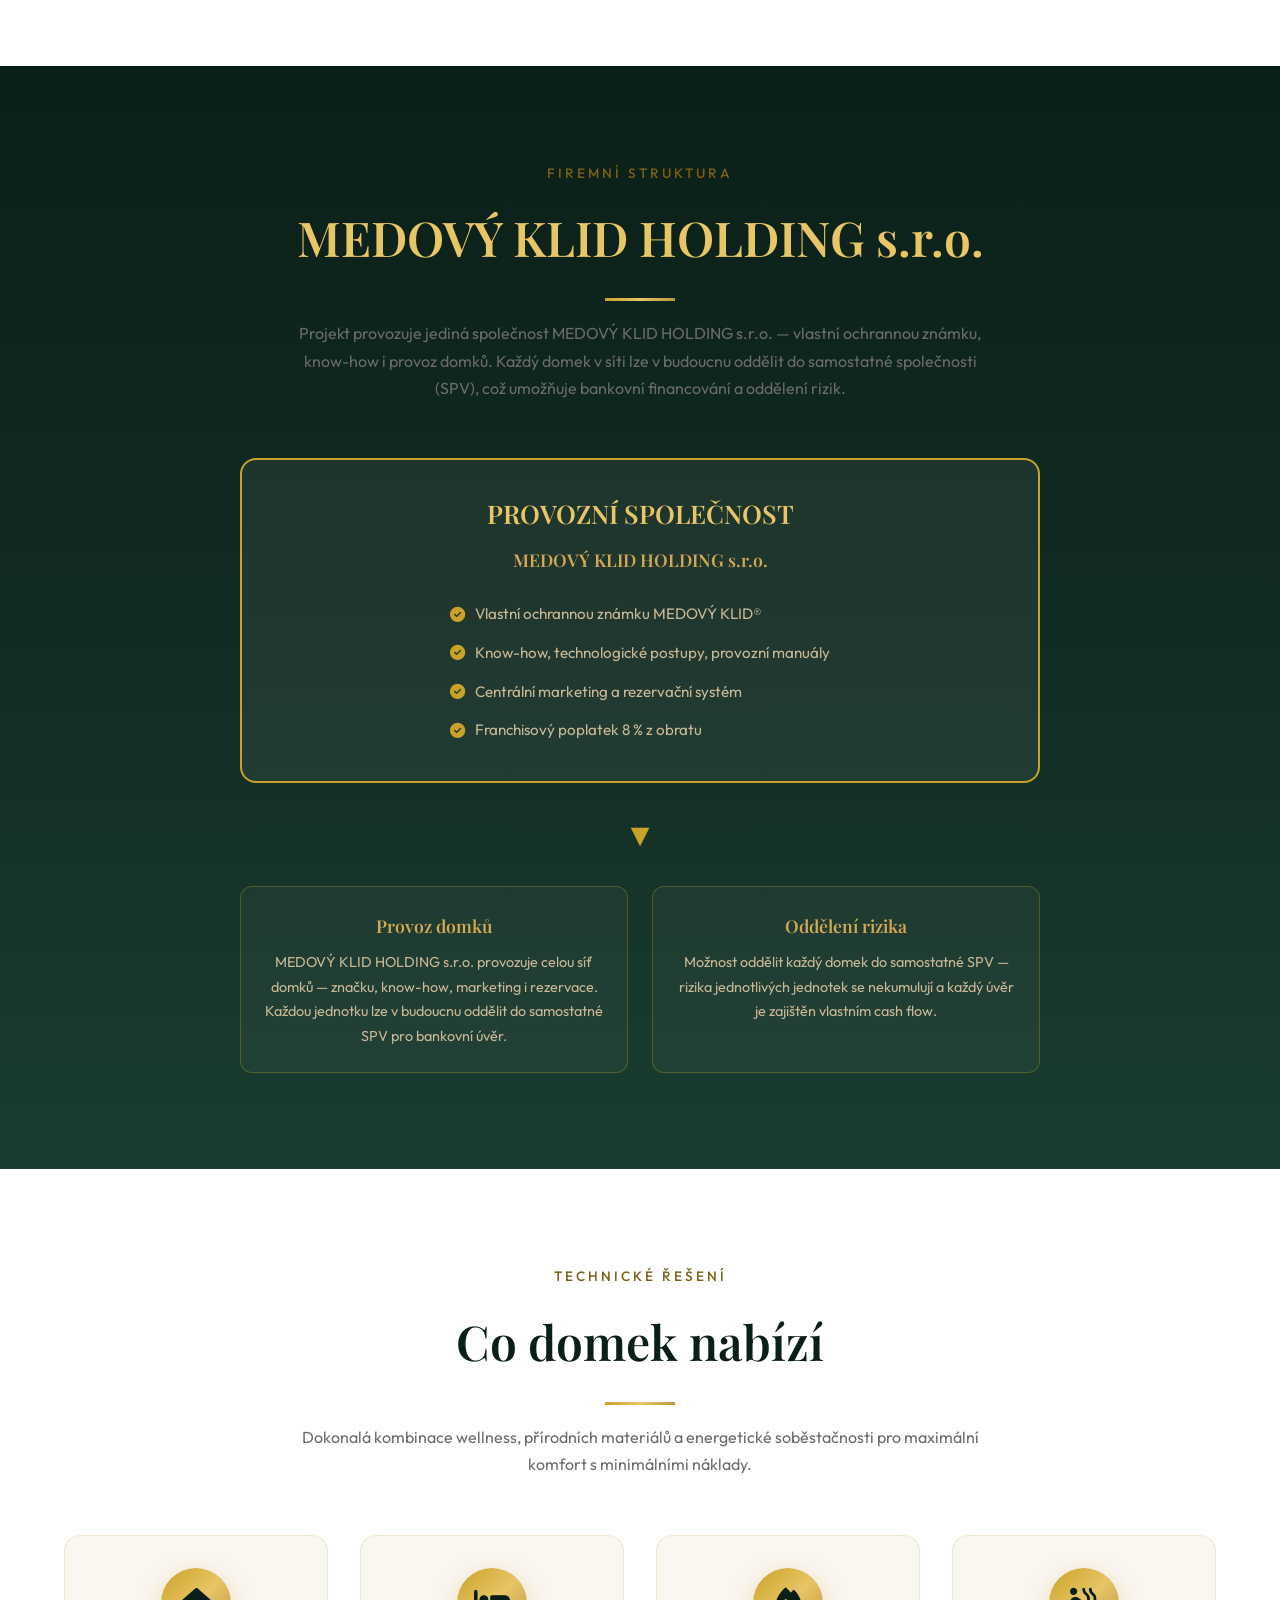
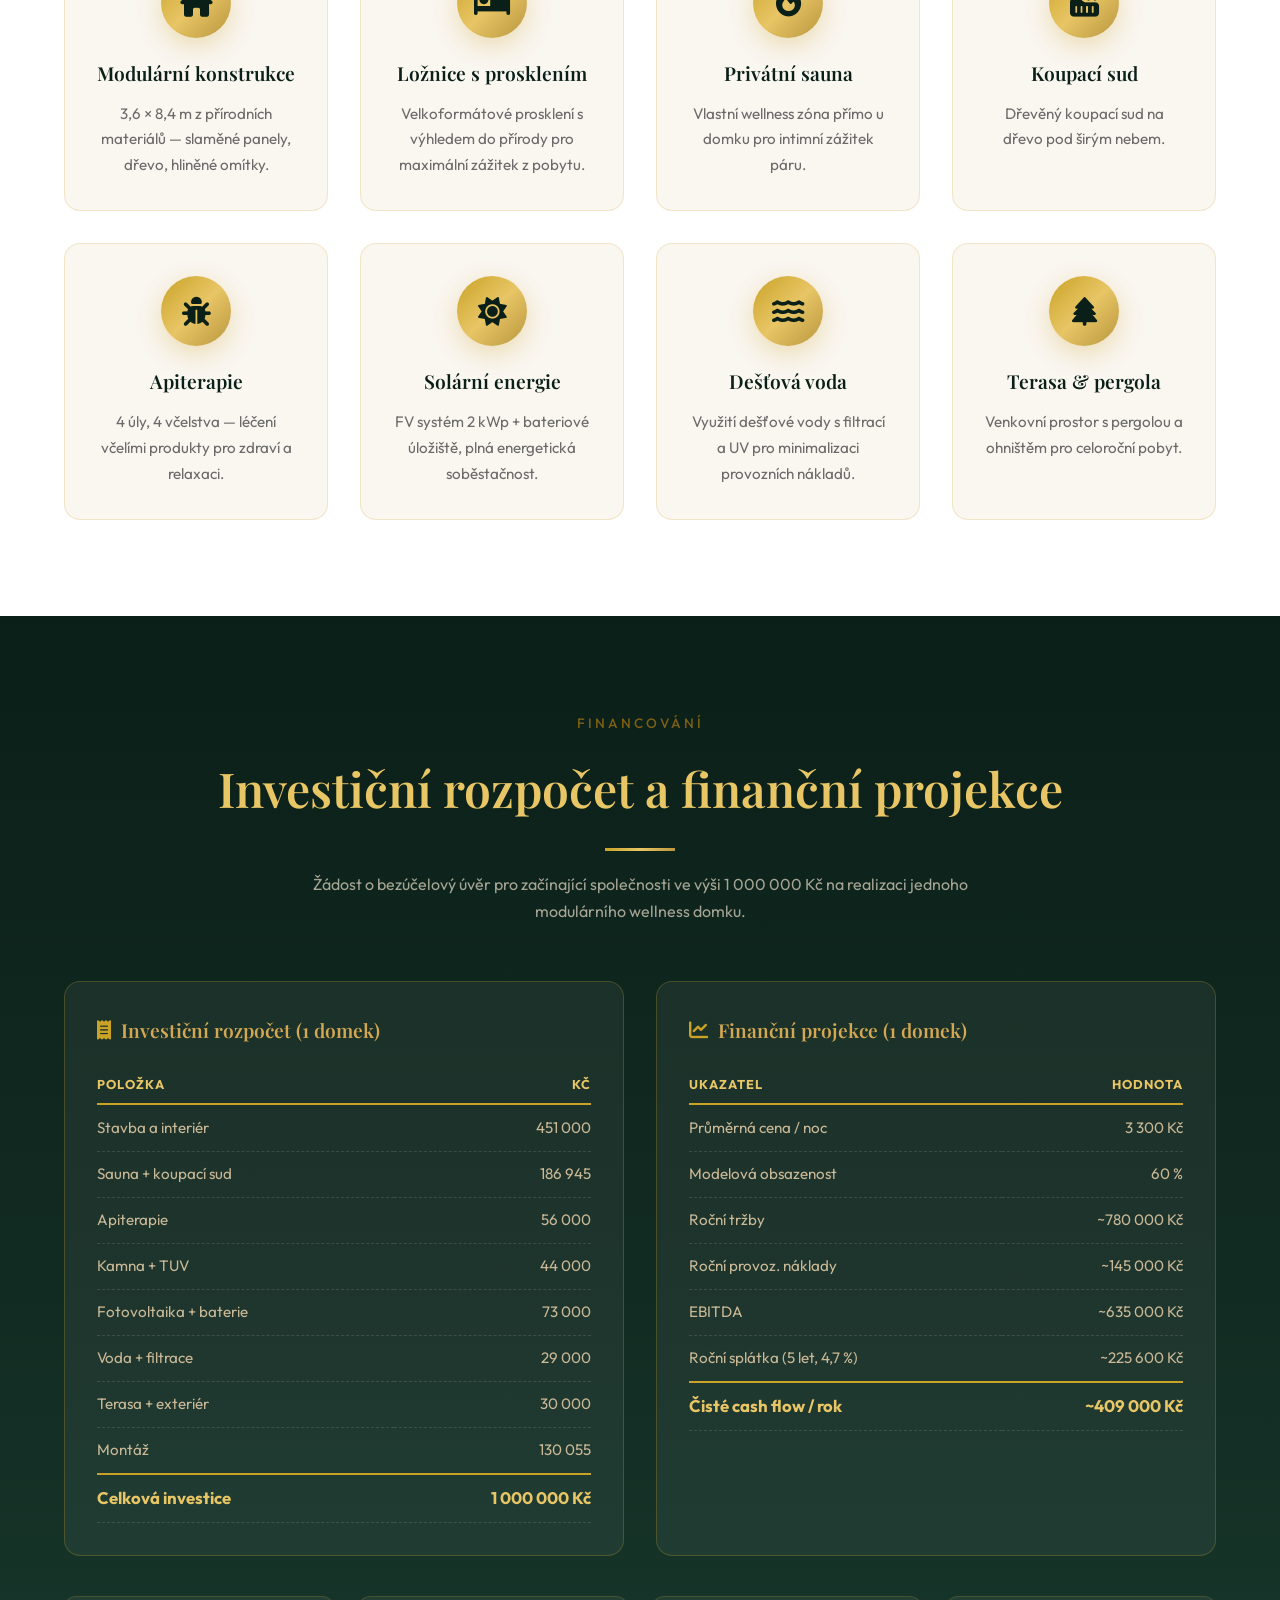
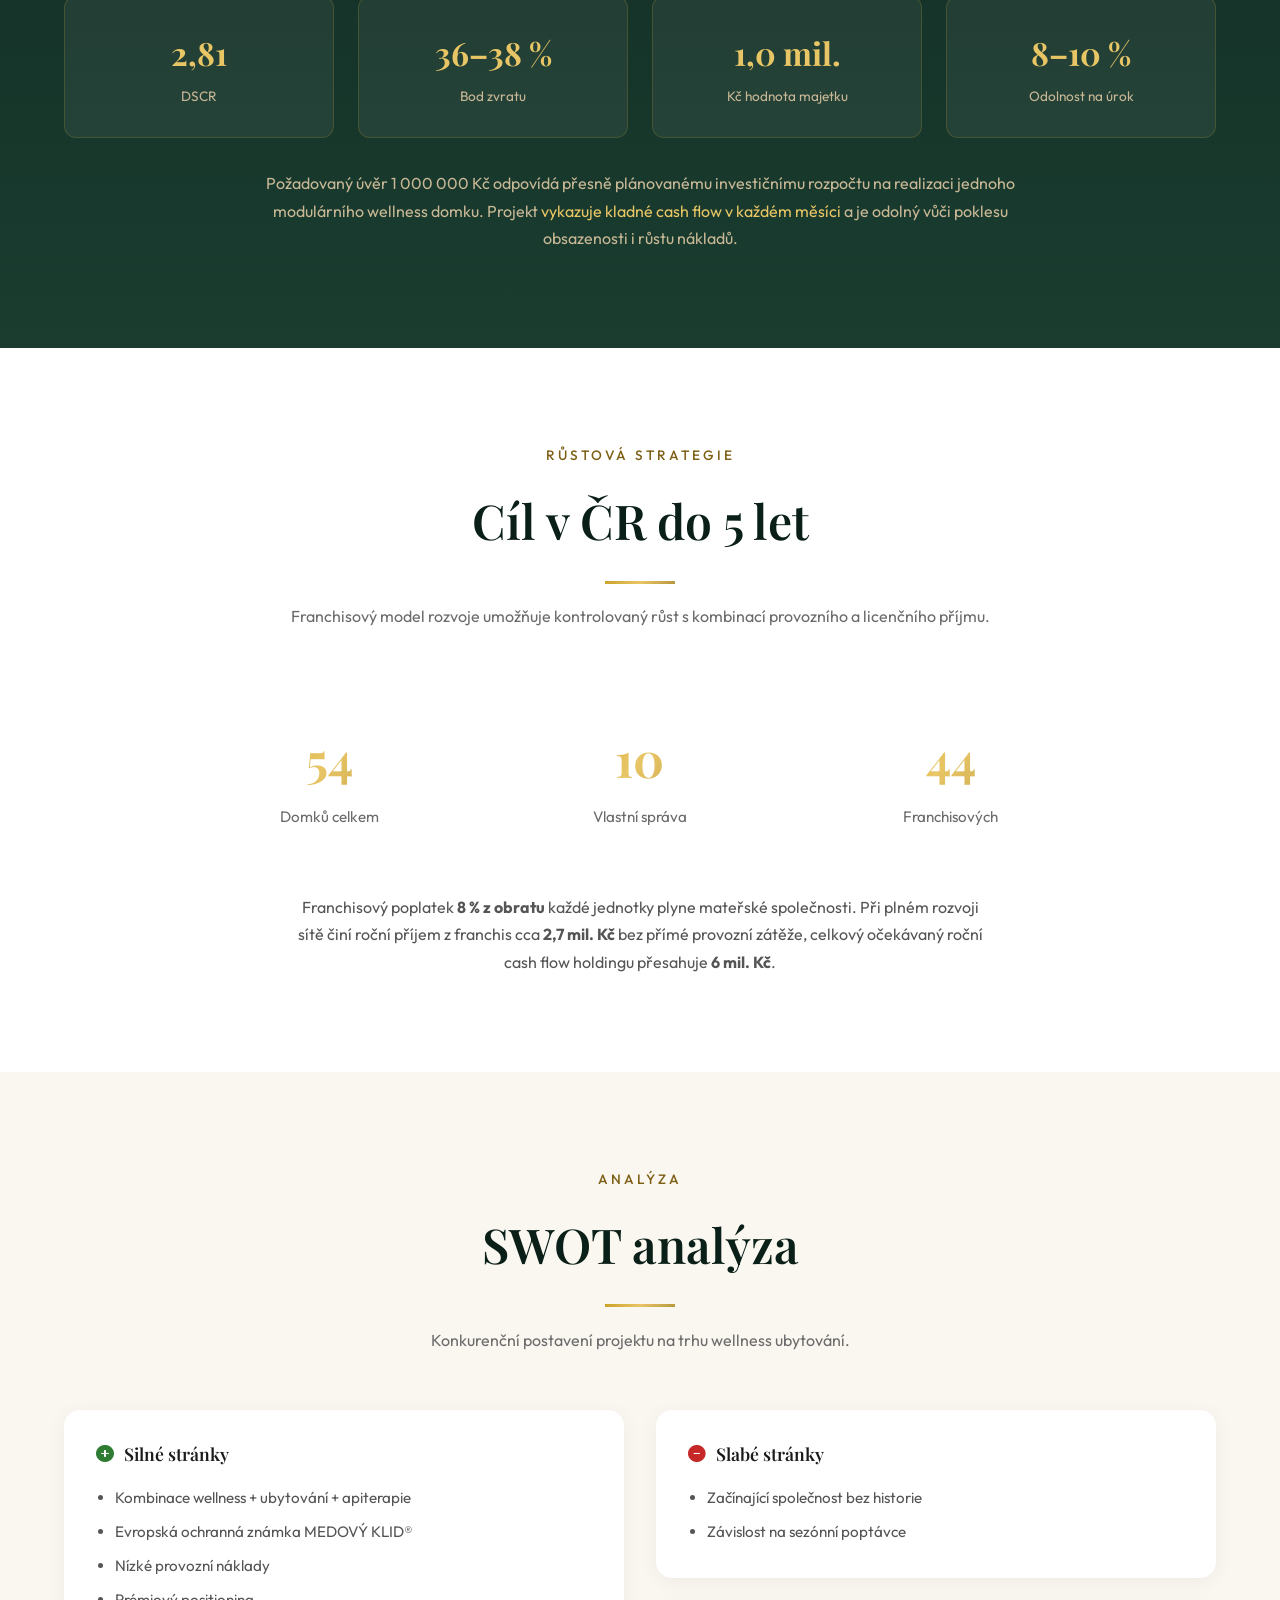
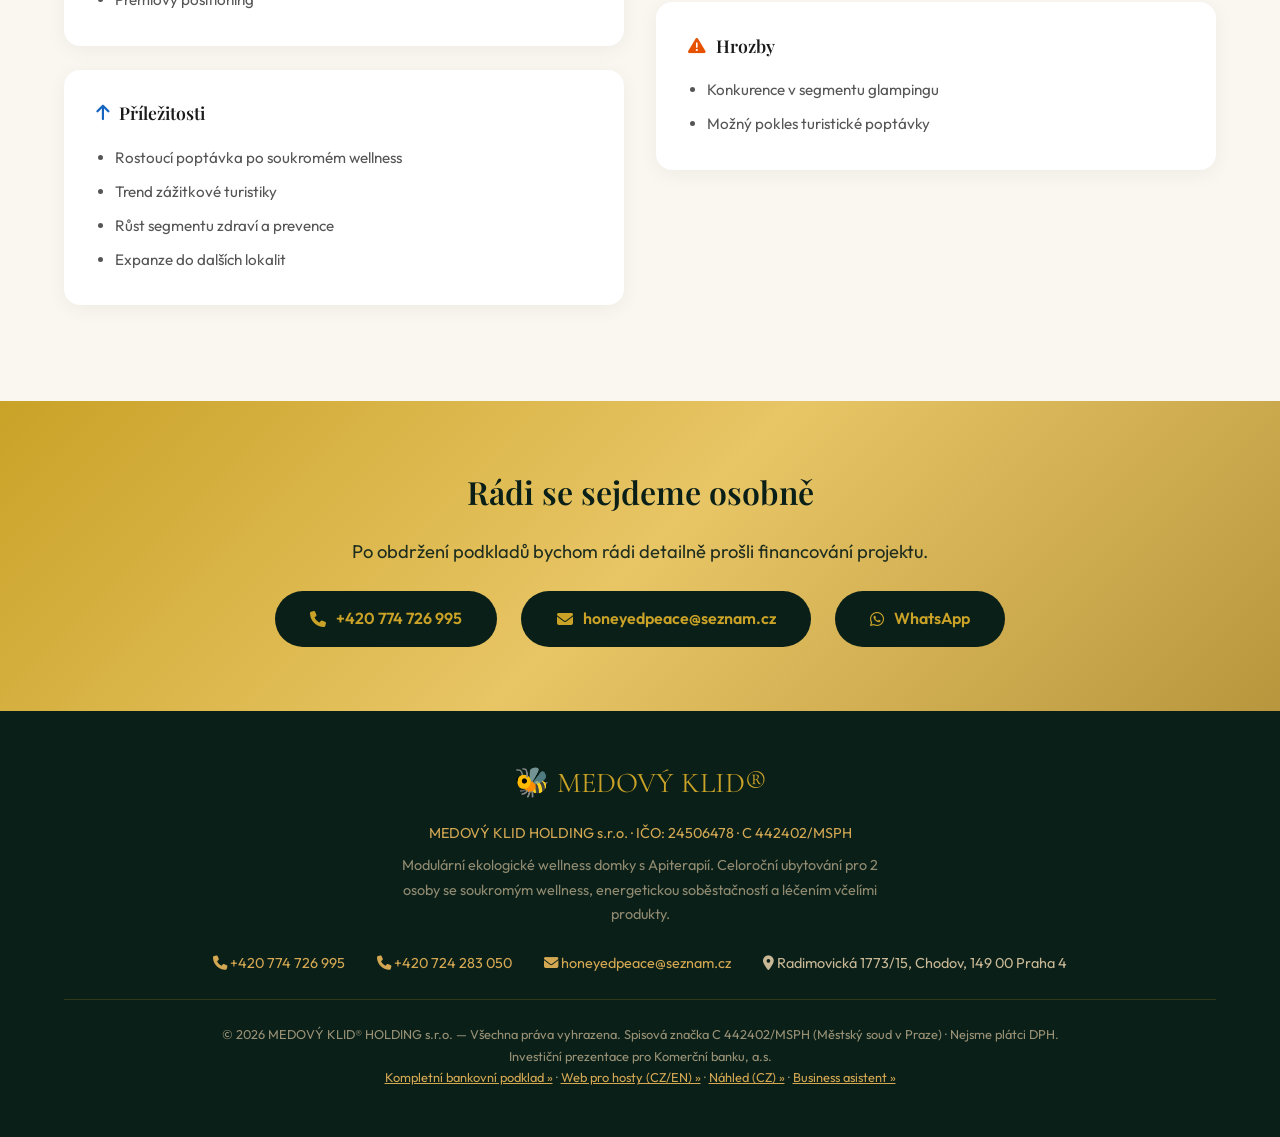
==== commit 97c3f70c: "Pristupnost 1.00 (kontrast, aria, landmarky), EN navigace, opravy odkazu" ====
--- a/index.html
+++ b/index.html
@@ -152,7 +152,7 @@
         section { padding: 6rem 5%; position: relative; }
         .section-tag {
             text-align: center; font-size: 0.85rem; letter-spacing: 3px; text-transform: uppercase;
-            color: var(--warm-honey); font-weight: 500; margin-bottom: 0.8rem;
+            color: #7d5f15; font-weight: 500; margin-bottom: 0.8rem;
         }
         .section-title {
             text-align: center; font-size: clamp(2rem, 5vw, 3rem);
@@ -294,7 +294,7 @@
         footer .f-contact { display: flex; justify-content: center; gap: 2rem; flex-wrap: wrap; font-size: 0.9rem; margin-bottom: 1.5rem; }
         footer .f-contact a { color: var(--golden-amber); text-decoration: none; }
         footer .f-contact a:hover { color: var(--honey-glow); }
-        footer .f-bottom { border-top: 1px solid rgba(201,162,39,0.2); padding-top: 1.5rem; font-size: 0.8rem; color: rgba(201,184,150,0.5); }
+        footer .f-bottom { border-top: 1px solid rgba(201,162,39,0.2); padding-top: 1.5rem; font-size: 0.8rem; color: rgba(201,184,150,0.75); }
         footer .f-company { font-size: 0.9rem; color: var(--golden-amber); margin-bottom: 0.5rem; }
 
         /* ===== RESPONSIVE ===== */
